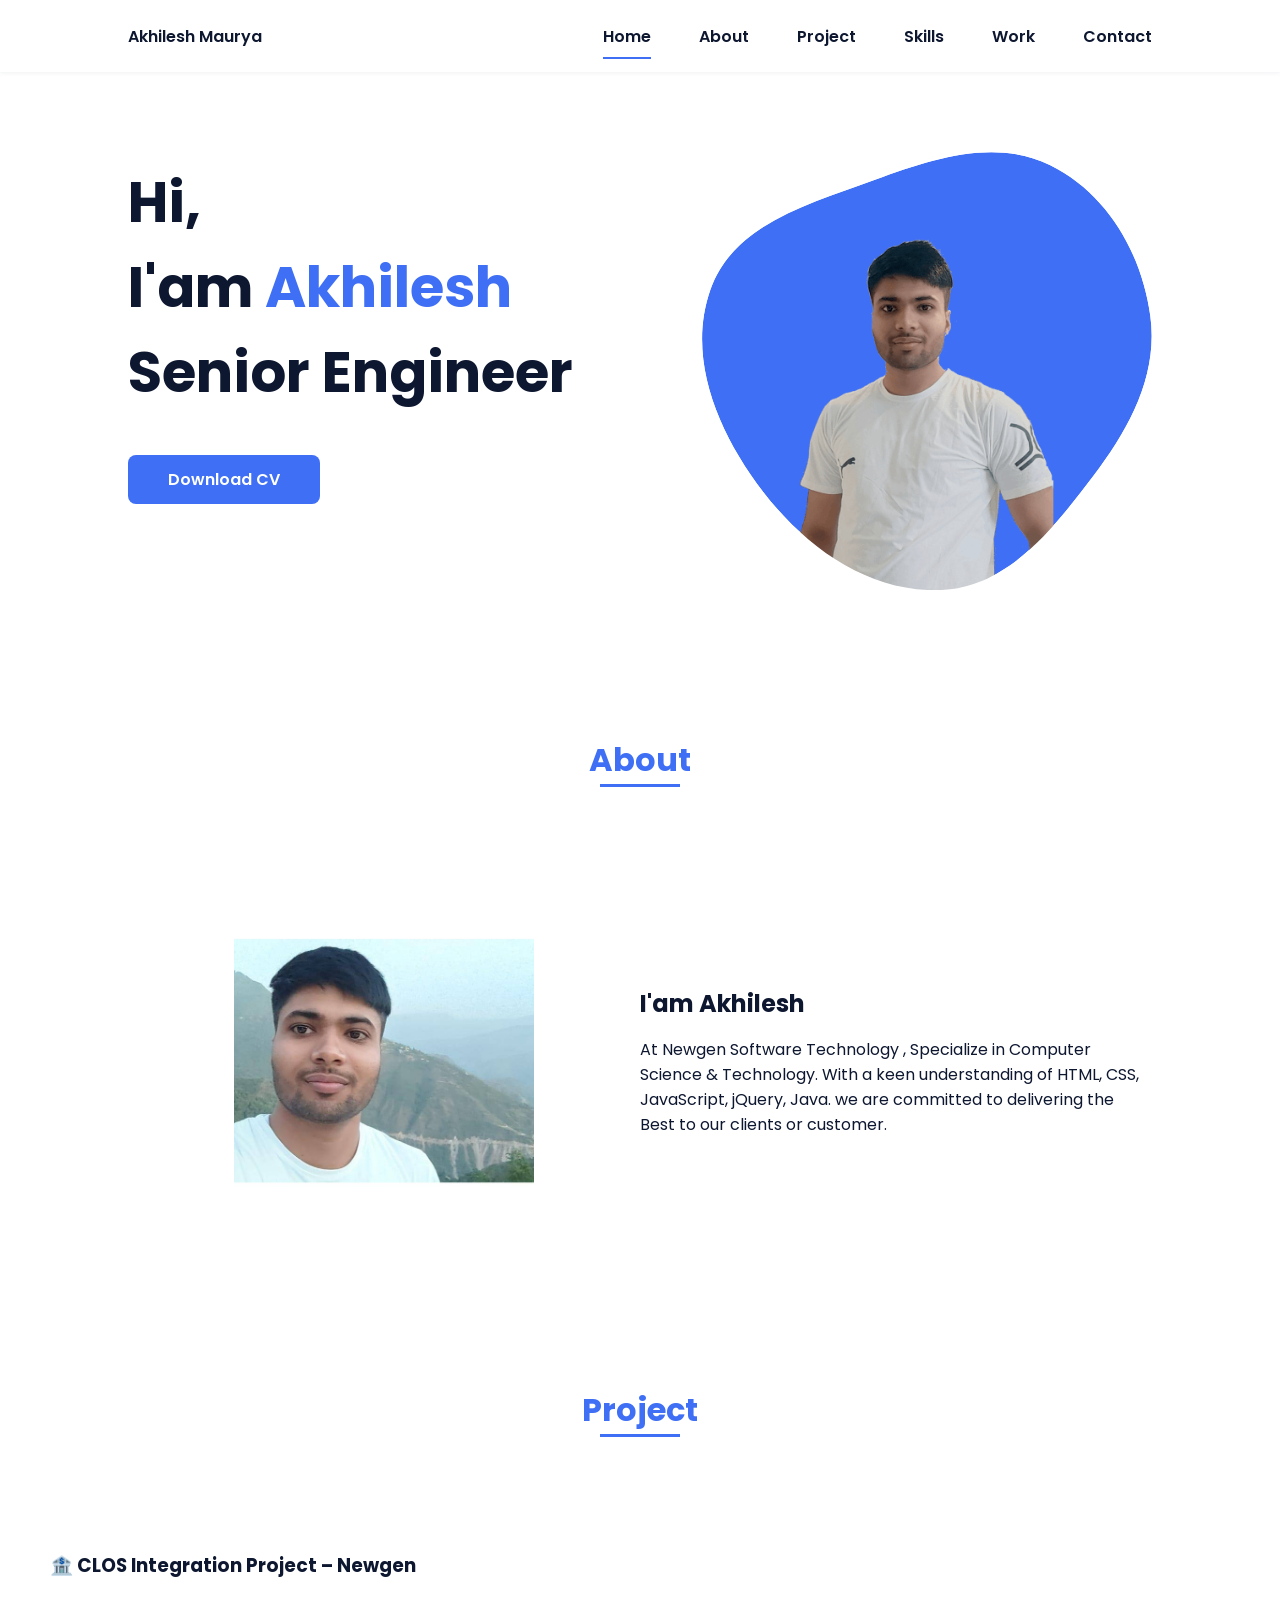
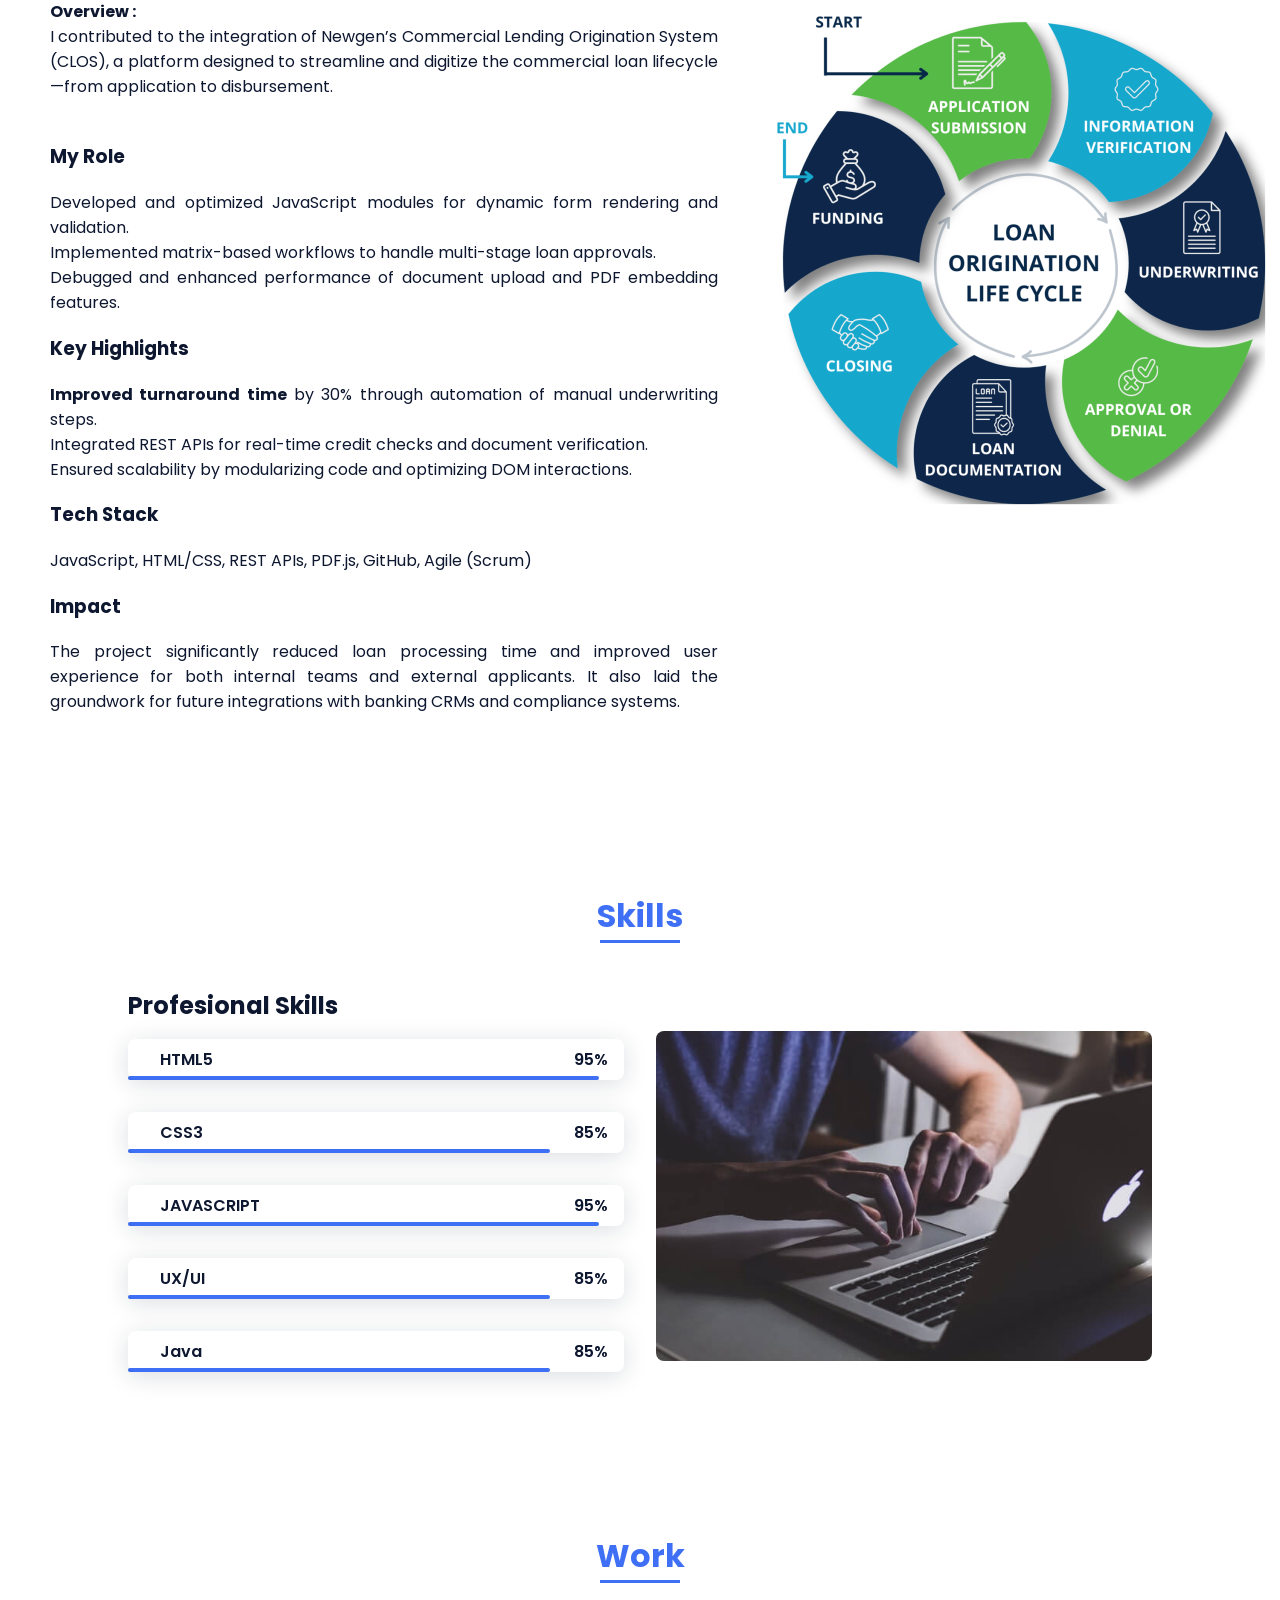
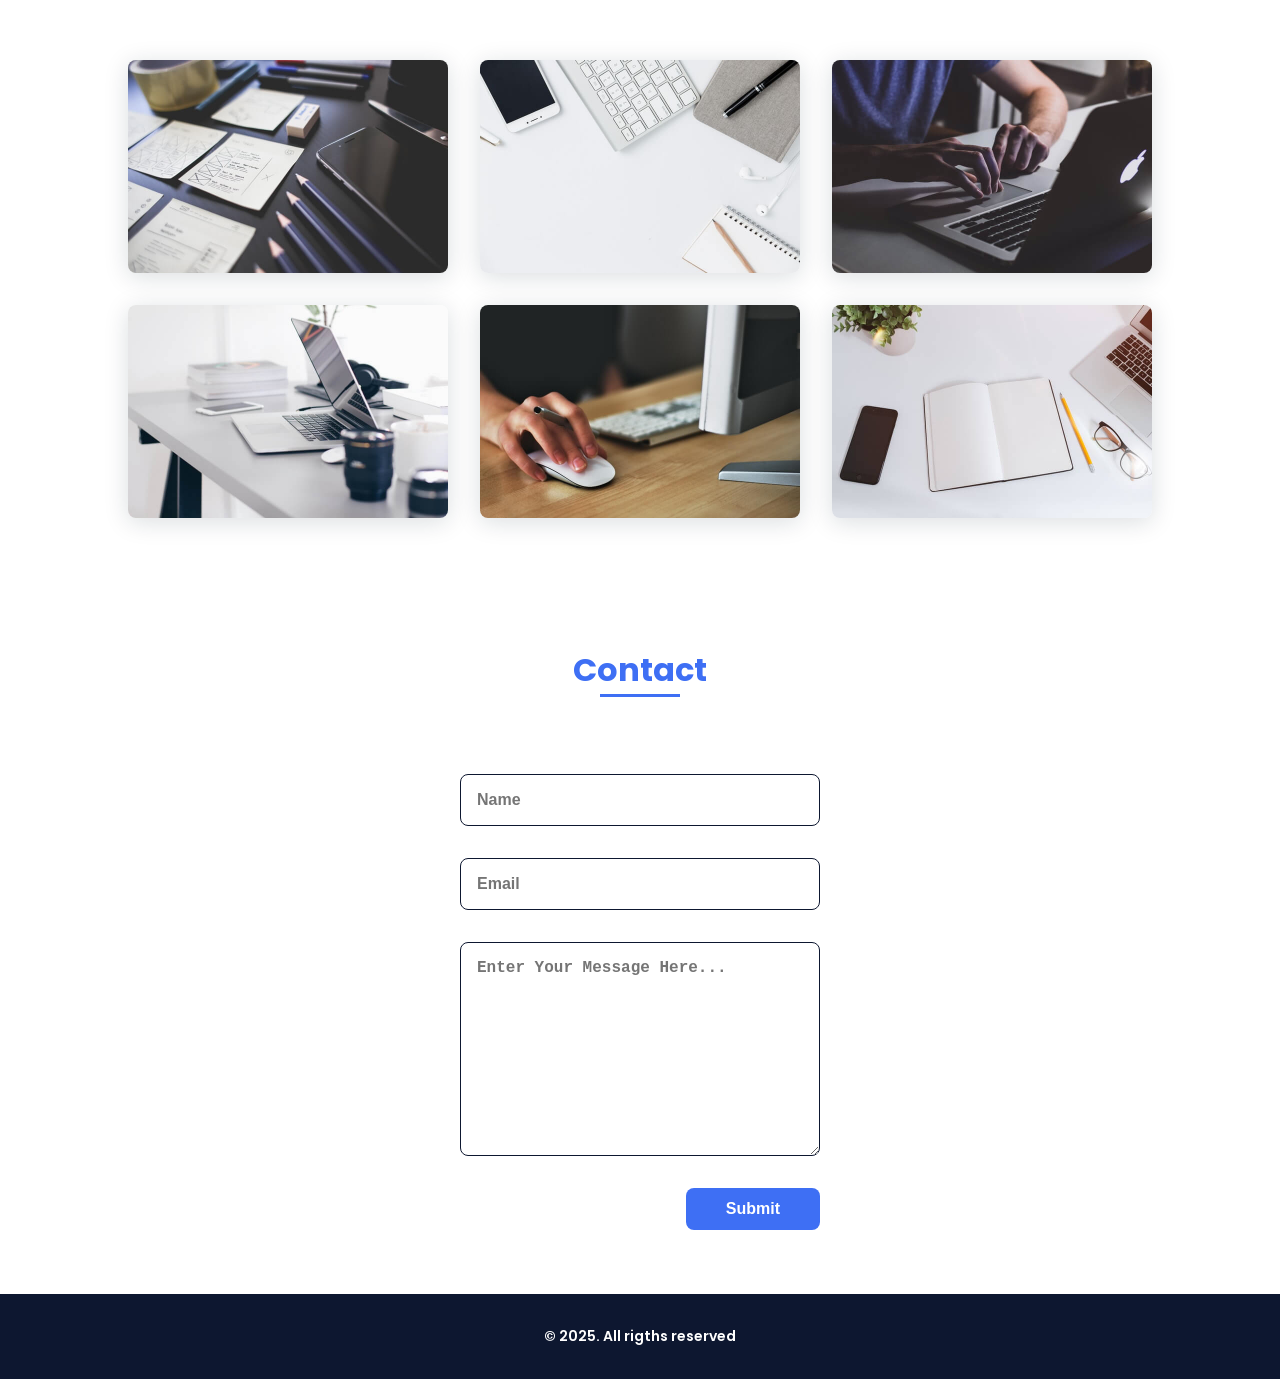
==== index.html @ e70f96fb "Added the downloadCV functionality" ====
<html>
  <head>
    <meta http-equiv="Content-Type" content="text/html; charset=UTF-8" />
    <title>Dashboard</title>

    <link rel="stylesheet" href="assets/css/dashboard.css" />
  </head> 
  <body>
    <!--===== HEADER =====-->
    <header class="l-header">
      <nav class="nav bd-grid">
        <div>
          <a href="#" class="nav__logo">Akhilesh Maurya</a>
        </div>

        <div class="nav__menu" id="nav-menu">
          <ul class="nav__list">
            <li class="nav__item">
              <a href="#home" class="nav__link active">Home</a>
            </li>
            <li class="nav__item">
              <a href="#about" class="nav__link">About</a>
            </li>
            <li class="nav__item">
              <a href="#project" class="nav__link">Project</a>
            </li>
            <li class="nav__item">
              <a href="#skills" class="nav__link">Skills</a>
            </li>
            <li class="nav__item">
              <a href="#work" class="nav__link">Work</a>
            </li>
            <li class="nav__item">
              <a href="#contact" class="nav__link">Contact</a>
            </li>
          </ul>
        </div>

        <div class="nav__toggle" id="nav-toggle">
          <i class="bx bx-menu"></i>
        </div>
      </nav>
    </header>

    <main class="l-main">
      <!--===== HOME =====-->
      <section class="home bd-grid" id="home">
        <div class="home__data">
          <h1 class="home__title">
            Hi,<br />I'am <span class="home__title-color">Akhilesh</span><br />
            Senior Engineer
          </h1>

          <a onclick="downloadCv()" class="button">Download CV</a>
        </div>

        <div class="home__social">
          <a
            href="https://www.linkedin.com/in/mauryaakhilesh063/"
            class="home__social-icon"
            ><i class="bx bxl-linkedin"></i
          ></a>
          <a href="" class="home__social-icon"
            ><i class="bx bxl-behance"></i
          ></a>
          <a href="" class="home__social-icon"><i class="bx bxl-github"></i></a>
        </div>

        <div class="home__img">
          <svg
            class="home__blob"
            viewBox="0 0 479 467"
            xmlns="http://www.w3.org/2000/svg"
            xmlns:xlink="http://www.w3.org/1999/xlink"
          >
            <mask id="mask0" mask-type="alpha">
              <path
                d="M9.19024 145.964C34.0253 76.5814 114.865 54.7299 184.111 29.4823C245.804 6.98884 311.86 -14.9503 370.735 14.143C431.207 44.026 467.948 107.508 477.191 174.311C485.897 237.229 454.931 294.377 416.506 344.954C373.74 401.245 326.068 462.801 255.442 466.189C179.416 469.835 111.552 422.137 65.1576 361.805C17.4835 299.81 -17.1617 219.583 9.19024 145.964Z"
              />
            </mask>
            <g mask="url(#mask0)">
              <path
                d="M9.19024 145.964C34.0253 76.5814 114.865 54.7299 184.111 29.4823C245.804 6.98884 311.86 -14.9503 370.735 14.143C431.207 44.026 467.948 107.508 477.191 174.311C485.897 237.229 454.931 294.377 416.506 344.954C373.74 401.245 326.068 462.801 255.442 466.189C179.416 469.835 111.552 422.137 65.1576 361.805C17.4835 299.81 -17.1617 219.583 9.19024 145.964Z"
              />
              <image
                class="home__blob-img"
                x="50"
                y="60"
                href="assets/images/perfil.png"
              />
            </g>
          </svg>
        </div>
      </section>

      <!--===== ABOUT =====-->
      <section class="about section" id="about">
        <h2 class="section-title">About</h2>

        <div class="about__container bd-grid">
          <div class="about__img">
            <img src="assets/images/about.jpg" alt="" />
          </div>

          <div>
            <h2 class="about__subtitle">I'am Akhilesh</h2>
            <p class="about__text">
              At Newgen Software Technology , Specialize in Computer Science
              & Technology. With a keen understanding of HTML, CSS, JavaScript,
              jQuery, Java. we are committed to delivering the Best to our
              clients or customer.
            </p>
          </div>
        </div>
      </section>
      
      <!--===== PROJECT =====-->
      <section class="project section" id="project">
        <h2 class="section-title">Project</h2>
        <div style="display: flex;">
        <div style="width: 60% ;padding:50px;">
          <div class="project__content">
            <h3 class="project__title">🏦 CLOS Integration Project – Newgen</h3>
            <span style="font-weight: bold;">Overview :</span>
            <br>
            <span class="project__button">I contributed to the integration of Newgen’s Commercial Lending Origination System (CLOS), a platform designed to streamline and digitize the commercial loan lifecycle—from application to disbursement.</span>
            <br><br>
            <h3>My Role</h3>
      <ul>
        <li>
           Developed and optimized JavaScript modules for dynamic form rendering
          and validation.
        </li>
        <li>
          Implemented matrix-based workflows to handle multi-stage loan
          approvals.
        </li>
        <li>
          Debugged and enhanced performance of document upload and PDF embedding
          features.
        </li>
      </ul>
      <h3>Key Highlights</h3>
      <ul>
        <li>
          <strong>Improved turnaround time</strong> by 30% through automation of
          manual underwriting steps.
        </li>
        <li>
          Integrated REST APIs for real-time credit checks and document
          verification.
        </li>
        <li>
          Ensured scalability by modularizing code and optimizing DOM
          interactions.
        </li>
      </ul>

      <h3>Tech Stack</h3>
      <p>JavaScript, HTML/CSS, REST APIs, PDF.js, GitHub, Agile (Scrum)</p>

      <h3>Impact</h3>
      <p>
        The project significantly reduced loan processing time and improved user
        experience for both internal teams and external applicants. It also laid
        the groundwork for future integrations with banking CRMs and compliance
        systems.
      </p>
          </div>        
        </div>
        <div style="width: 40%;">
          <br><br><br><br><br>
          <img src="assets/images/project1.png" alt="" class="project1__img" /> 
        </div>
        </div>
        
      </section>

      <!--===== SKILLS =====-->
      <section class="skills section" id="skills">
        <h2 class="section-title">Skills</h2>

        <div class="skills__container bd-grid">
          <div>
            <h2 class="skills__subtitle">Profesional Skills</h2>
           <!-- <p class="skills__text"></p> -->
            <div class="skills__data">
              <div class="skills__names">
                <i class="bx bxl-html5 skills__icon"></i>
                <span class="skills__name">HTML5</span>
              </div>
              <div class="skills__bar skills__html"></div>
              <div>
                <span class="skills__percentage">95%</span>
              </div>
            </div>
            <div class="skills__data">
              <div class="skills__names">
                <i class="bx bxl-css3 skills__icon"></i>
                <span class="skills__name">CSS3</span>
              </div>
              <div class="skills__bar skills__css"></div>
              <div>
                <span class="skills__percentage">85%</span>
              </div>
            </div>
            <div class="skills__data">
              <div class="skills__names">
                <i class="bx bxl-javascript skills__icon"></i>
                <span class="skills__name">JAVASCRIPT</span>
              </div>
              <div class="skills__bar skills__js"></div>
              <div>
                <span class="skills__percentage">95%</span>
              </div>
            </div>
            <div class="skills__data">
              <div class="skills__names">
                <i class="bx bxs-paint skills__icon"></i>
                <span class="skills__name">UX/UI</span>
              </div>
              <div class="skills__bar skills__ux"></div>
              <div>
                <span class="skills__percentage">85%</span>
              </div>
            </div>
            <div class="skills__data">
              <div class="skills__names">
                <i class="bx bxs-java skills__icon"></i>
                <span class="skills__name">Java</span>
              </div>
              <div class="skills__bar skills__java"></div>
              <div>
                <span class="skills__percentage">85%</span>
              </div>
            </div>
          </div>

          <div>
            <img src="assets/images/work3.jpg" alt="" class="skills__img" />
          </div>
        </div>
      </section>

      <!--===== WORK =====-->
      <section class="work section" id="work">
        <h2 class="section-title">Work</h2>

        <div class="work__container bd-grid">
          <a href="" class="work__img">
            <img src="assets/images/work1.jpg" alt="" />
          </a>
          <a href="" class="work__img">
            <img src="assets/images/work2.jpg" alt="" />
          </a>
          <a href="" class="work__img">
            <img src="assets/images/work3.jpg" alt="" />
          </a>
          <a href="" class="work__img">
            <img src="assets/images/work4.jpg" alt="" />
          </a>
          <a href="" class="work__img">
            <img src="assets/images/work5.jpg" alt="" />
          </a>
          <a href="" class="work__img">
            <img src="assets/images/work6.jpg" alt="" />
          </a>
        </div>
      </section>

      <!--===== CONTACT =====-->
      <section class="contact section" id="contact">
        <h2 class="section-title">Contact</h2>

        <div class="contact__container bd-grid">
          <form action="" class="contact__form">
            <input type="text" id="name" placeholder="Name" class="contact__input" />
            <input type="mail" id="email" placeholder="Email" class="contact__input" />
            <textarea
              name=""
              id="message"
              cols="0"
              rows="10"
              class="contact__input"
              placeholder="Enter Your Message Here..."
            ></textarea>
            <input
              type="button"
              value="Submit"
              onclick="submitContact()"
              class="contact__button button"
            />
          </form>
        </div>
      </section>
    </main>

    <!--===== FOOTER =====-->
    <footer class="footer">
      <p class="footer__copy">&#169; 2025. All rigths reserved</p>
    </footer>
  </body>
  <script src="assets/js/dashboard.js"></script>
</html>
---- assets/css/dashboard.css ----
@charset "ISO-8859-1";
/*===== GOOGLE FONTS =====*/
@import url("https://fonts.googleapis.com/css2?family=Poppins:wght@400;600;700&display=swap");
/*===== VARIABLES CSS =====*/
:root {
  --header-height: 3rem;
  --font-semi: 600;
  /*===== Colores =====*/
  /*Purple 260 - Red 355 - Blue 224 - Pink 340*/
  /* HSL color mode */
  --hue-color: 224;
  --first-color: hsl(var(--hue-color), 89%, 60%);
  --second-color: hsl(var(--hue-color), 56%, 12%);
  /*===== Fuente y tipografia =====*/
  --body-font: "Poppins", sans-serif;
  --big-font-size: 2rem;
  --h2-font-size: 1.25rem;
  --normal-font-size: 0.938rem;
  --smaller-font-size: 0.75rem;
  /*===== Margenes =====*/
  --mb-2: 1rem;
  --mb-4: 2rem;
  --mb-5: 2.5rem;
  --mb-6: 3rem;
  /*===== z index =====*/
  --z-back: -10;
  --z-fixed: 100;
}

@media screen and (min-width: 968px) {
  :root {
    --big-font-size: 3.5rem;
    --h2-font-size: 2rem;
    --normal-font-size: 1rem;
    --smaller-font-size: 0.875rem;
  }
}

/*===== BASE =====*/
*,
::before,
::after {
  box-sizing: border-box;
}

html {
  scroll-behavior: smooth;
}

body {
  margin: var(--header-height) 0 0 0;
  font-family: var(--body-font);
  font-size: var(--normal-font-size);
  color: var(--second-color);
}

h1,
h2,
p {
  margin: 0;
}

ul {
  margin: 0;
  padding: 0;
  list-style: none;
}

a {
  text-decoration: none;
}

img {
  max-width: 100%;
  height: auto;
  display: block;
}

/*===== CLASS CSS ===== */
.section-title {
  position: relative;
  font-size: var(--h2-font-size);
  color: var(--first-color);
  margin-top: var(--mb-2);
  margin-bottom: var(--mb-4);
  text-align: center;
}

.section-title::after {
  position: absolute;
  content: "";
  width: 64px;
  height: 0.18rem;
  left: 0;
  right: 0;
  margin: auto;
  top: 2rem;
  background-color: var(--first-color);
}

.section {
  padding-top: 3rem;
  padding-bottom: 2rem;
}

/*===== LAYOUT =====*/
.bd-grid {
  max-width: 1024px;
  display: grid;
  margin-left: var(--mb-2);
  margin-right: var(--mb-2);
}

.l-header {
  width: 100%;
  position: fixed;
  top: 0;
  left: 0;
  z-index: var(--z-fixed);
  background-color: #fff;
  box-shadow: 0 1px 4px rgba(146, 161, 176, 0.15);
}

/*===== NAV =====*/
.nav {
  height: var(--header-height);
  display: flex;
  justify-content: space-between;
  align-items: center;
  font-weight: var(--font-semi);
}

@media screen and (max-width: 767px) {
  .nav__menu {
    position: fixed;
    top: var(--header-height);
    right: -100%;
    width: 80%;
    height: 100%;
    padding: 2rem;
    background-color: var(--second-color);
    transition: 0.5s;
  }
}

.nav__item {
  margin-bottom: var(--mb-4);
}

.nav__link {
  position: relative;
  color: #fff;
}

.nav__link:hover {
  position: relative;
}

.nav__link:hover::after {
  position: absolute;
  content: "";
  width: 100%;
  height: 0.18rem;
  left: 0;
  top: 2rem;
  background-color: var(--first-color);
}

.nav__logo {
  color: var(--second-color);
}

.nav__toggle {
  color: var(--second-color);
  font-size: 1.5rem;
  cursor: pointer;
}

/*Active menu*/
.active::after {
  position: absolute;
  content: "";
  width: 100%;
  height: 0.18rem;
  left: 0;
  top: 2rem;
  background-color: var(--first-color);
}

/*=== Show menu ===*/
.show {
  right: 0;
}

/*===== HOME =====*/
.home {
  position: relative;
  row-gap: 5rem;
  padding: 4rem 0 5rem;
}

.home__data {
  align-self: center;
}

.home__title {
  font-size: var(--big-font-size);
  margin-bottom: var(--mb-5);
}

.home__title-color {
  color: var(--first-color);
}

.home__social {
  display: flex;
  flex-direction: column;
}

.home__social-icon {
  width: max-content;
  margin-bottom: var(--mb-2);
  font-size: 1.5rem;
  color: var(--second-color);
}

.home__social-icon:hover {
  color: var(--first-color);
}

.home__img {
  position: absolute;
  right: 0;
  bottom: 0;
  width: 260px;
}

.home__blob {
  fill: var(--first-color);
}

.home__blob-img {
  width: 360px;
}

/*BUTTONS*/
.button {
  display: inline-block;
  background-color: var(--first-color);
  color: #fff;
  padding: 0.75rem 2.5rem;
  font-weight: var(--font-semi);
  border-radius: 0.5rem;
  transition: 0.3s;
}

.button:hover {
  box-shadow: 0px 10px 36px rgba(0, 0, 0, 0.15);
}

/* ===== ABOUT =====*/
.about__container {
  row-gap: 2rem;
  text-align: center;
}

.about__subtitle {
  margin-bottom: var(--mb-2);
}

.about__img {
  justify-self: center;
}

.about__img img {
  width: 200px;
  border-radius: 0.5rem;
}

/* ===== SKILLS =====*/
.skills__container {
  row-gap: 2rem;
  text-align: center;
}

.skills__subtitle {
  margin-bottom: var(--mb-2);
}

.skills__text {
  margin-bottom: var(--mb-4);
}

.skills__data {
  display: flex;
  justify-content: space-between;
  align-items: center;
  position: relative;
  font-weight: var(--font-semi);
  padding: 0.5rem 1rem;
  margin-bottom: var(--mb-4);
  border-radius: 0.5rem;
  box-shadow: 0px 4px 25px rgba(14, 36, 49, 0.15);
}

.skills__icon {
  font-size: 2rem;
  margin-right: var(--mb-2);
  color: var(--first-color);
}

.skills__names {
  display: flex;
  align-items: center;
}

.skills__bar {
  position: absolute;
  left: 0;
  bottom: 0;
  background-color: var(--first-color);
  height: 0.25rem;
  border-radius: 0.5rem;
  z-index: var(--z-back);
}

.skills__html {
  width: 95%;
}

.skills__css {
  width: 85%;
}

.skills__js {
  width: 95%;
}

.skills__ux {
  width: 85%;
}
.skills__java{
  width: 85%;
}

.skills__img {
  border-radius: 0.5rem;
}

/* ===== WORK =====*/
.work__container {
  row-gap: 2rem;
}

.work__img {
  box-shadow: 0px 4px 25px rgba(14, 36, 49, 0.15);
  border-radius: 0.5rem;
  overflow: hidden;
}

.work__img img {
  transition: 1s;
}

.work__img img:hover {
  transform: scale(1.1);
}

/* ===== CONTACT =====*/
.contact__input {
  width: 100%;
  font-size: var(--normal-font-size);
  font-weight: var(--font-semi);
  padding: 1rem;
  border-radius: 0.5rem;
  border: 1.5px solid var(--second-color);
  outline: none;
  margin-bottom: var(--mb-4);
}

.contact__button {
  display: block;
  border: none;
  outline: none;
  font-size: var(--normal-font-size);
  cursor: pointer;
  margin-left: auto;
}

/* ===== FOOTER =====*/
.footer {
  background-color: var(--second-color);
  color: #fff;
  text-align: center;
  font-weight: var(--font-semi);
  padding: 2rem 0;
}

.footer__title {
  font-size: 2rem;
  margin-bottom: var(--mb-4);
}

.footer__social {
  margin-bottom: var(--mb-4);
}

.footer__icon {
  font-size: 1.5rem;
  color: #fff;
  margin: 0 var(--mb-2);
}

.footer__copy {
  font-size: var(--smaller-font-size);
}

/* ===== MEDIA QUERIES=====*/
@media screen and (max-width: 320px) {
  .home {
    row-gap: 2rem;
  }
  .home__img {
    width: 200px;
  }
}

@media screen and (min-width: 576px) {
  .home {
    padding: 4rem 0 2rem;
  }
  .home__social {
    padding-top: 0;
    padding-bottom: 2.5rem;
    flex-direction: row;
    align-self: flex-end;
  }
  .home__social-icon {
    margin-bottom: 0;
    margin-right: var(--mb-4);
  }
  .home__img {
    width: 300px;
    bottom: 25%;
  }
  .about__container {
    grid-template-columns: repeat(2, 1fr);
    align-items: center;
    text-align: initial;
  }
  .skills__container {
    grid-template-columns: 0.7fr;
    justify-content: center;
    column-gap: 1rem;
  }
  .work__container {
    grid-template-columns: repeat(2, 1fr);
    column-gap: 2rem;
    padding-top: 2rem;
  }
  .contact__form {
    width: 360px;
    padding-top: 2rem;
  }
  .contact__container {
    justify-items: center;
  }
}

@media screen and (min-width: 768px) {
  body {
    margin: 0;
  }
  .section {
    padding-top: 4rem;
    padding-bottom: 3rem;
  }
  .section-title {
    margin-bottom: var(--mb-6);
  }
  .section-title::after {
    width: 80px;
    top: 3rem;
  }
  .nav {
    height: calc(var(--header-height) + 1.5rem);
  }
  .nav__list {
    display: flex;
    padding-top: 0;
  }
  .nav__item {
    margin-left: var(--mb-6);
    margin-bottom: 0;
  }
  .nav__toggle {
    display: none;
  }
  .nav__link {
    color: var(--second-color);
  }
  .home {
    padding: 8rem 0 2rem;
  }
  .home__img {
    width: 400px;
    bottom: 10%;
  }
  .about__container {
    padding-top: 2rem;
  }
  .about__img img {
    width: 300px;
  }
  .skills__container {
    grid-template-columns: repeat(2, 1fr);
    column-gap: 2rem;
    align-items: center;
    text-align: initial;
  }
  .work__container {
    grid-template-columns: repeat(3, 1fr);
    column-gap: 2rem;
  }
}

@media screen and (min-width: 992px) {
  .bd-grid {
    margin-left: auto;
    margin-right: auto;
  }
  .home {
    padding: 10rem 0 2rem;
  }
  .home__img {
    width: 450px;
  }
}
.project__content{
  text-align:justify;
}
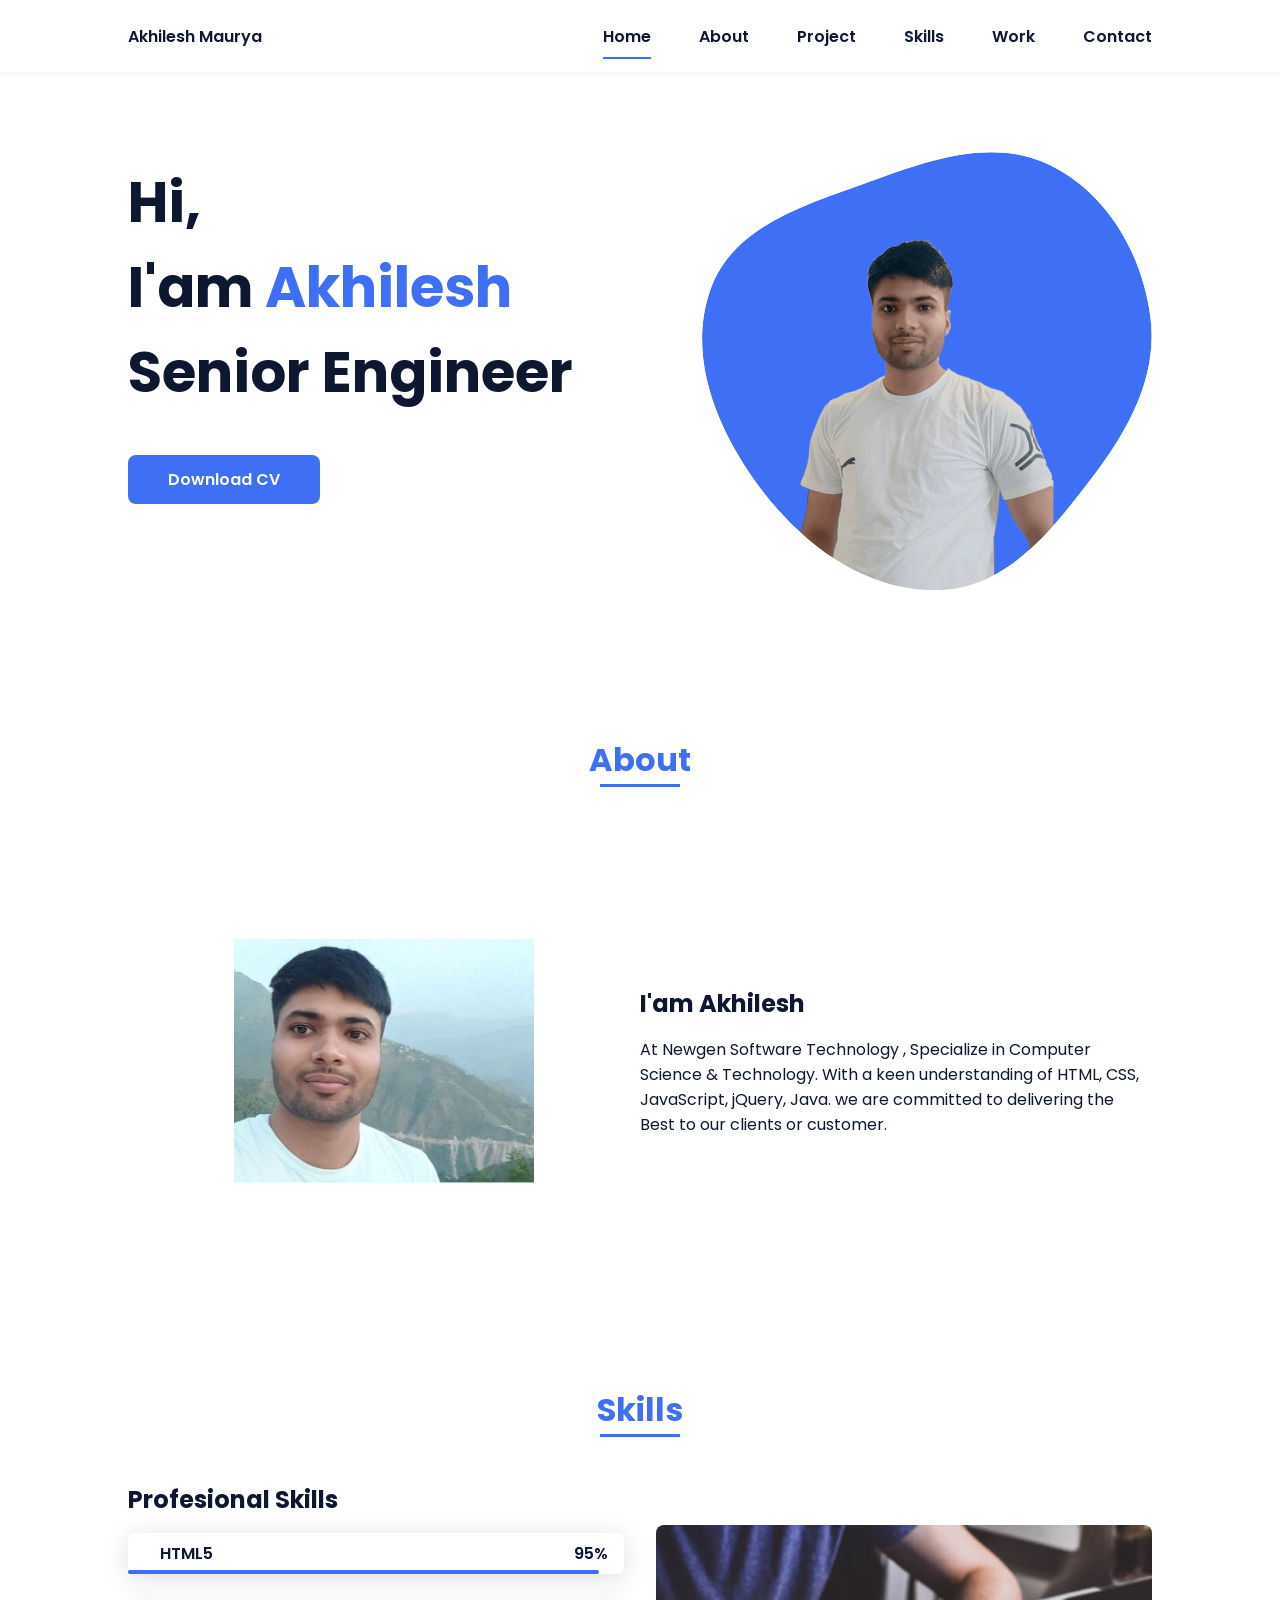
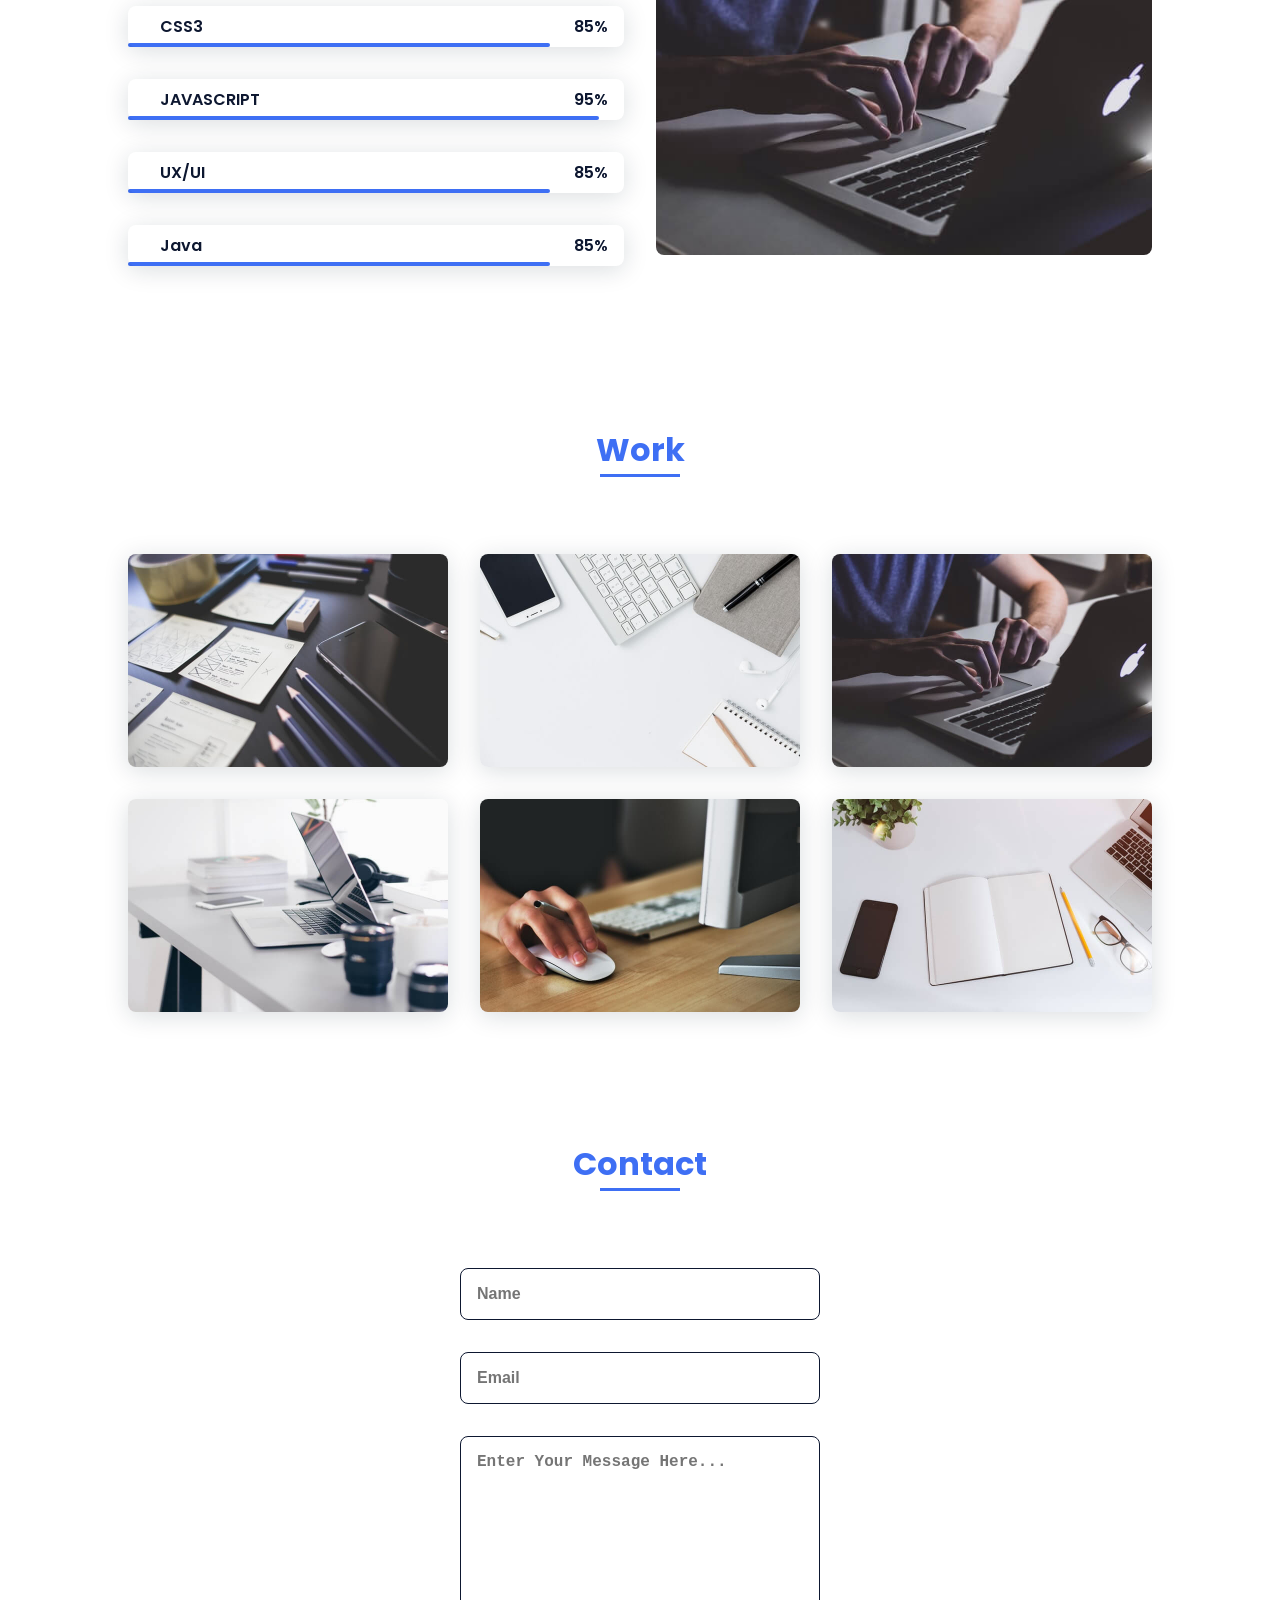
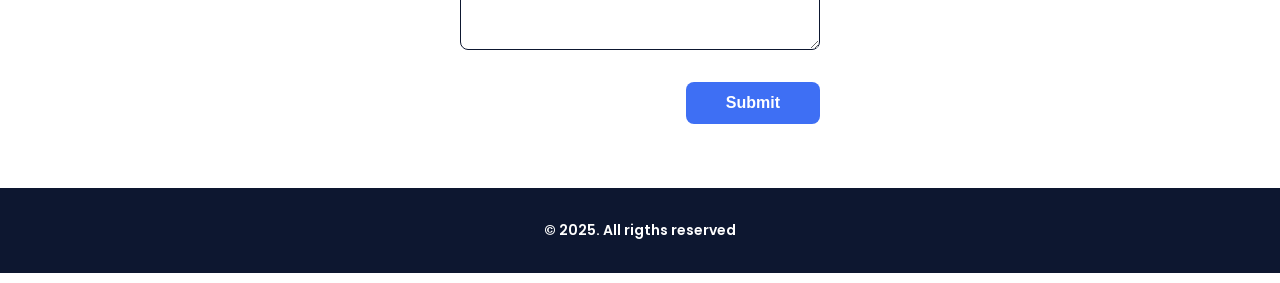
==== commit 9198d250: "Added credit bureau API integration" ====
--- a/index.html
+++ b/index.html
@@ -115,7 +115,7 @@
       </section>
       
       <!--===== PROJECT =====-->
-      <section class="project section" id="project">
+      <!-- <section class="project section" id="project">
         <h2 class="section-title">Project</h2>
         <div style="display: flex;">
         <div style="width: 60% ;padding:50px;">
@@ -174,8 +174,8 @@
         </div>
         </div>
         
-      </section>
-
+      </section> -->
+       <!-- <iframe src="project.html"></iframe> -->
       <!--===== SKILLS =====-->
       <section class="skills section" id="skills">
         <h2 class="section-title">Skills</h2>
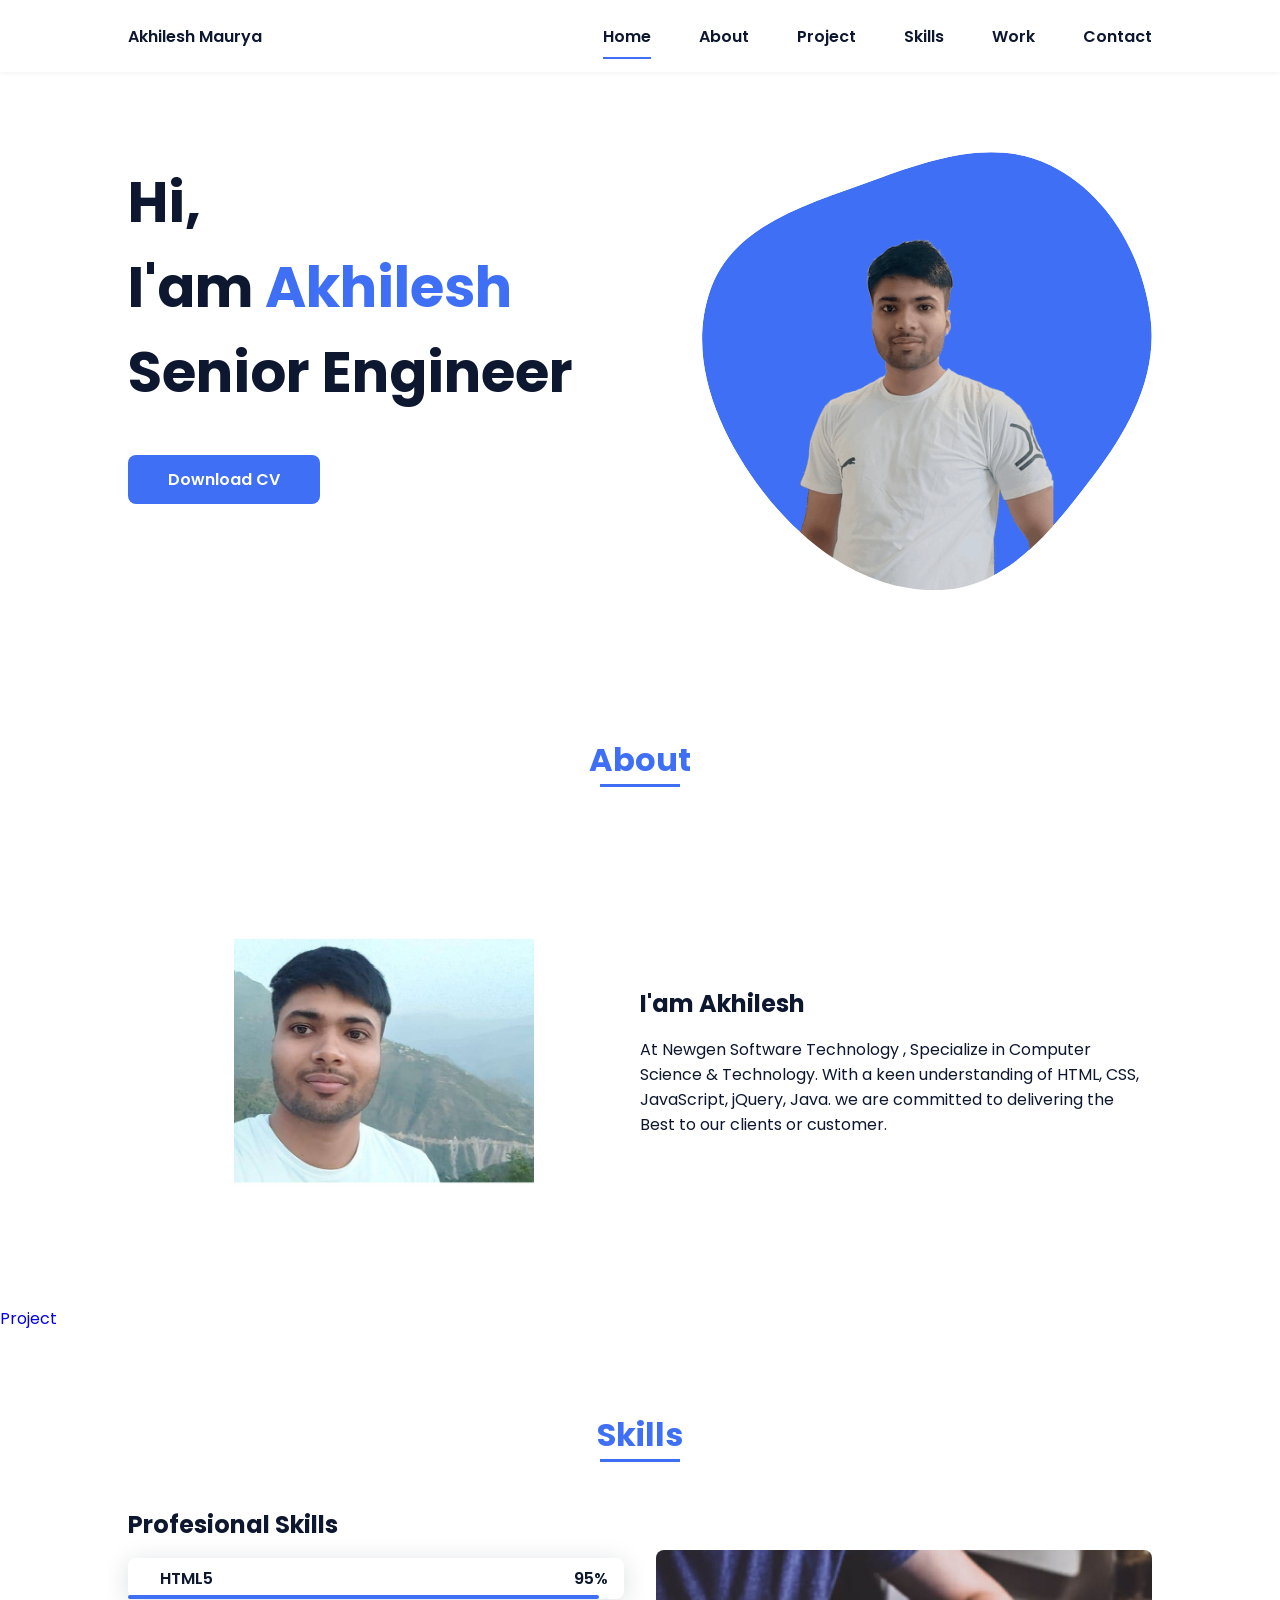
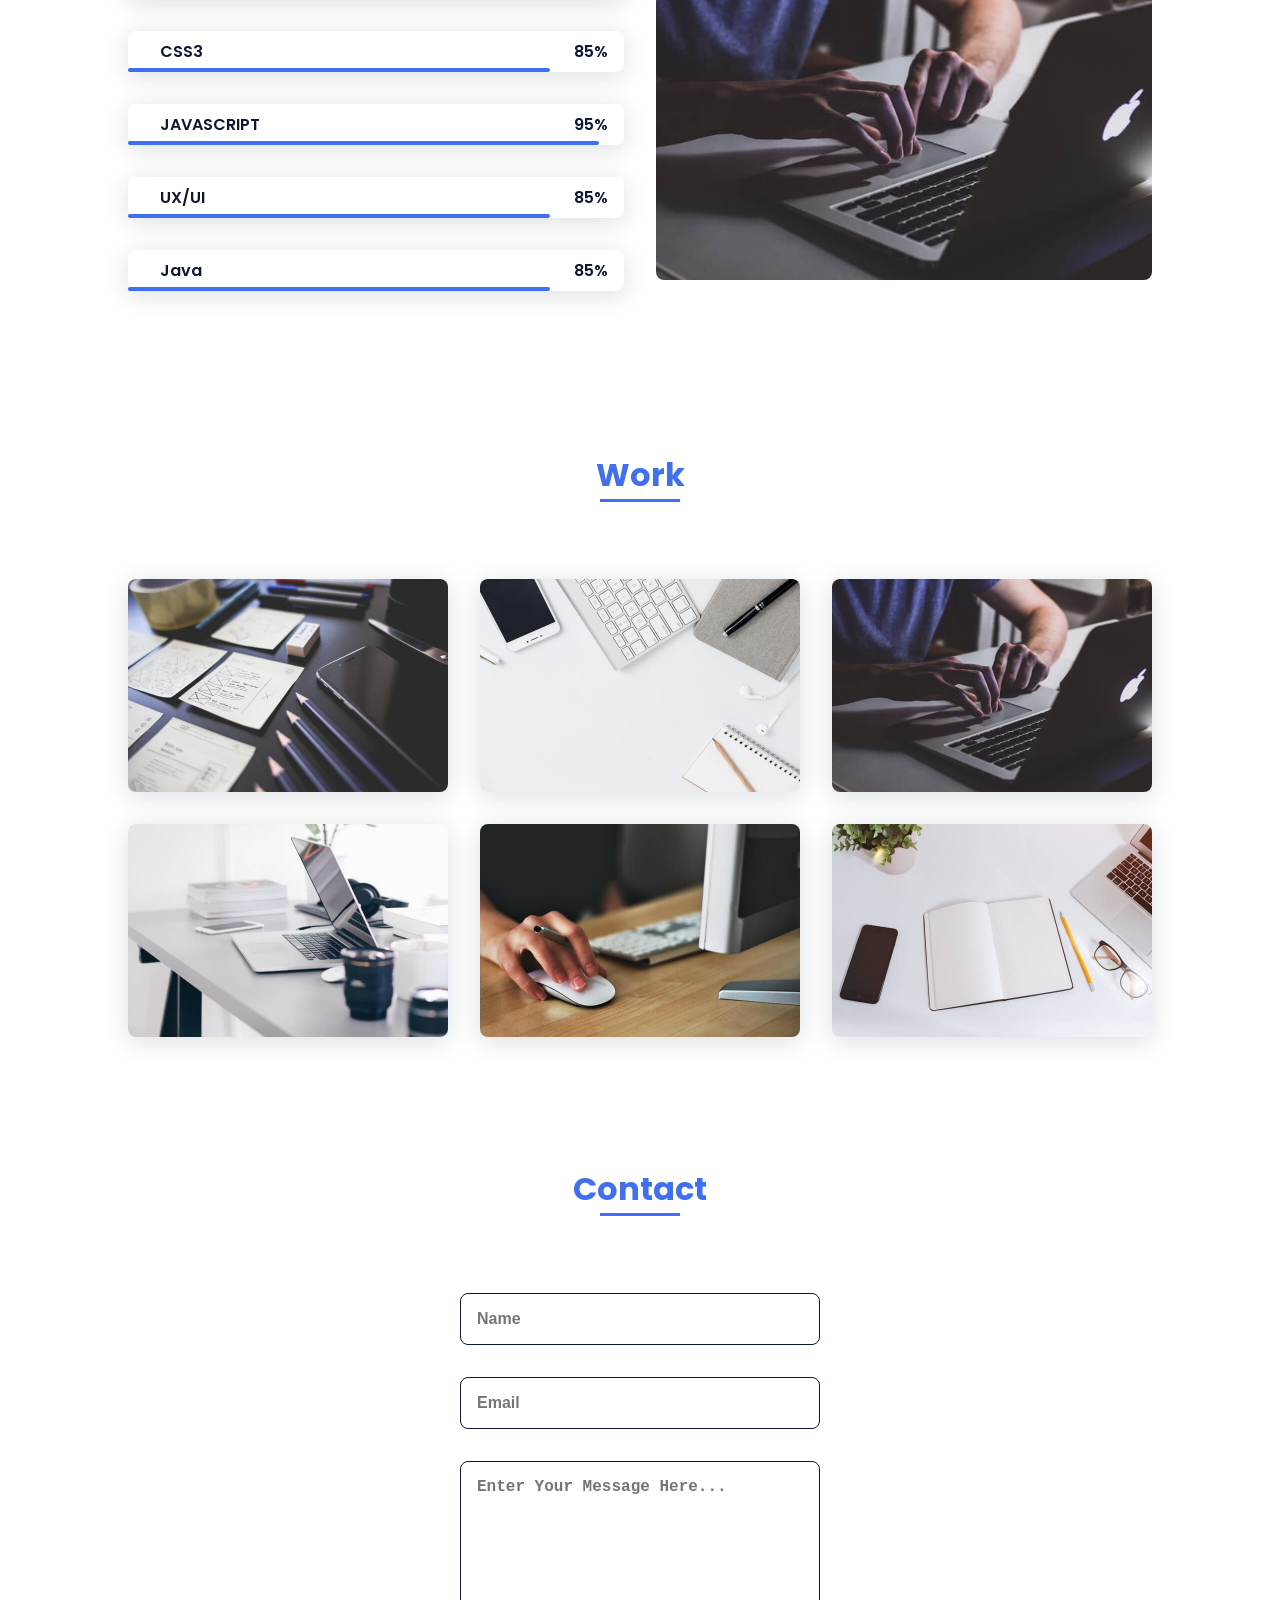
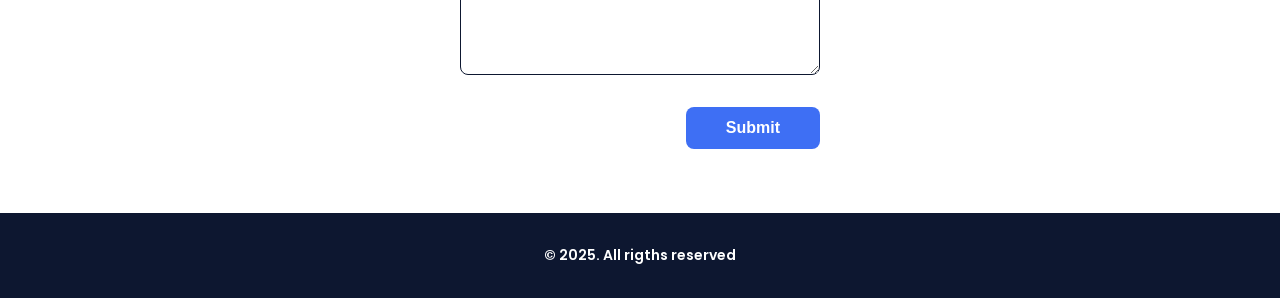
==== commit 639d398f: "changed project tab" ====
--- a/index.html
+++ b/index.html
@@ -175,7 +175,7 @@
         </div>
         
       </section> -->
-       <!-- <iframe src="project.html"></iframe> -->
+      <a href="html/project.html">Project</a>
       <!--===== SKILLS =====-->
       <section class="skills section" id="skills">
         <h2 class="section-title">Skills</h2>
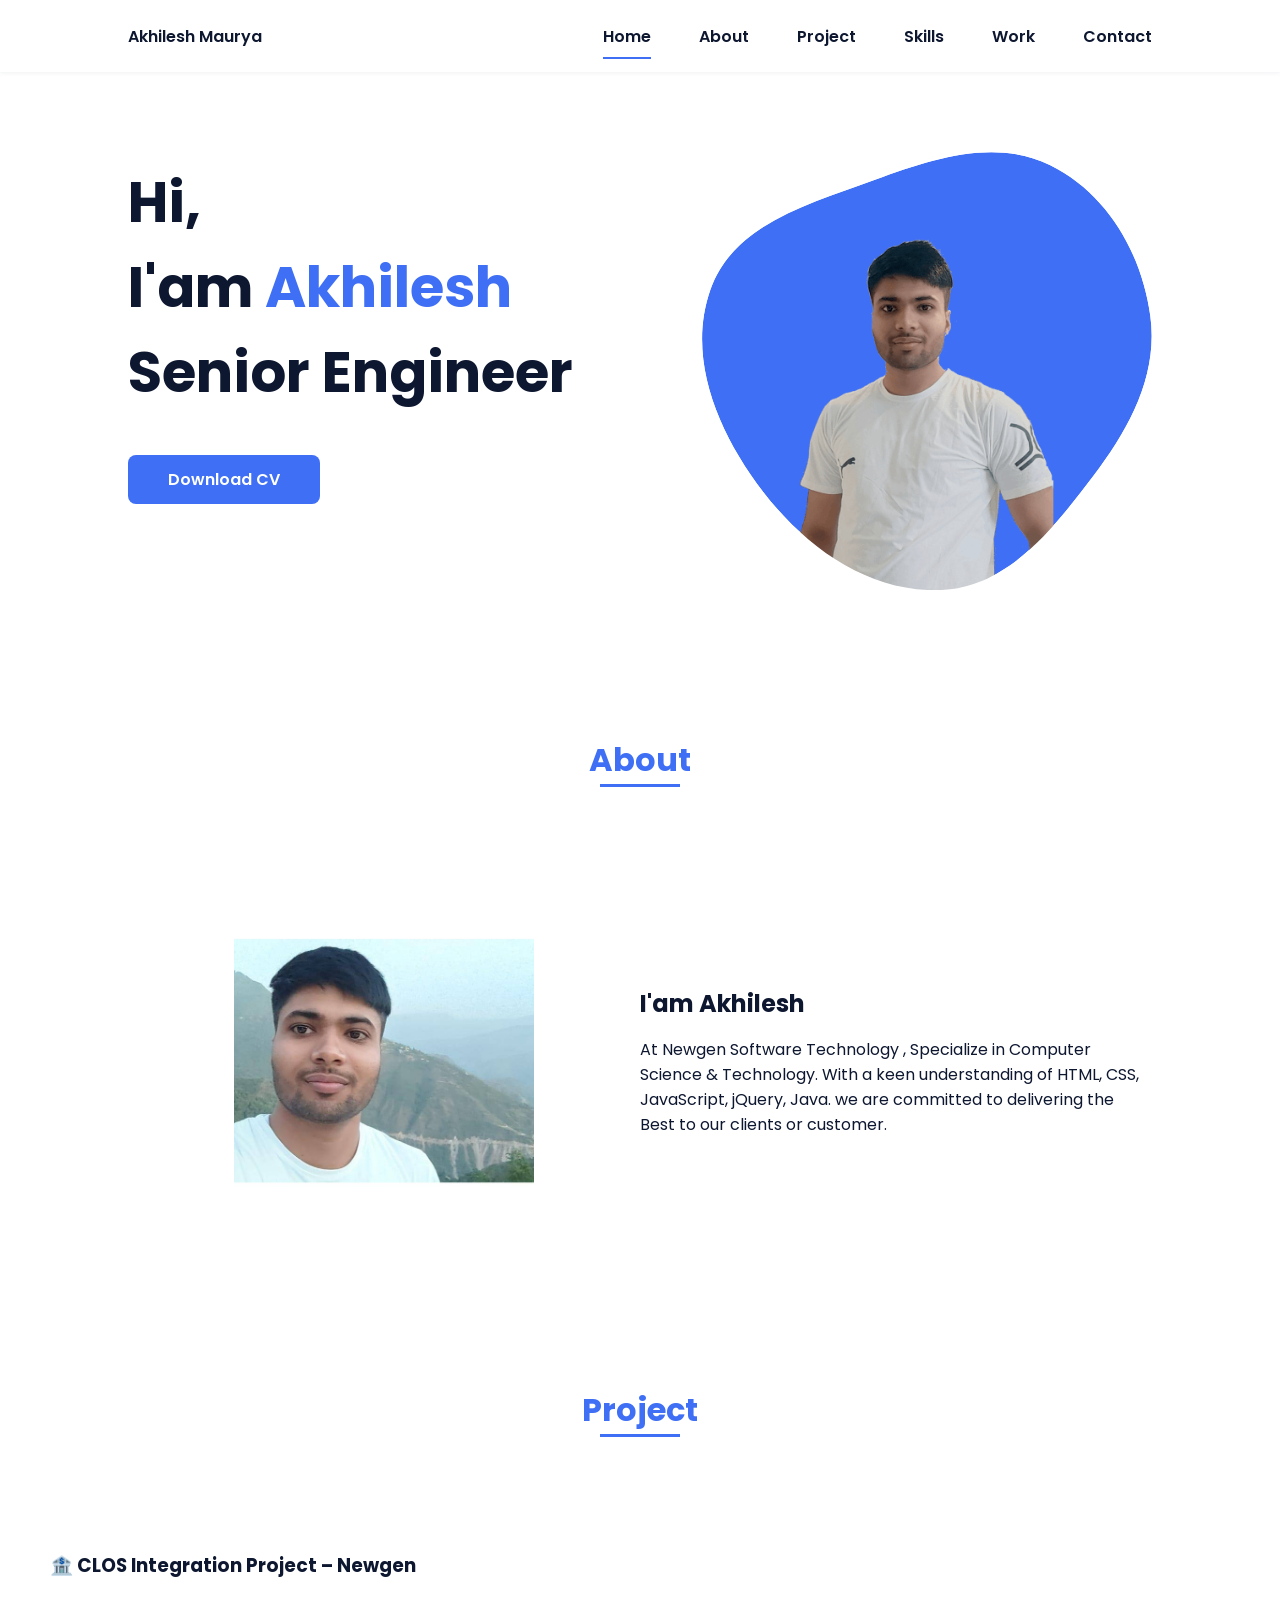
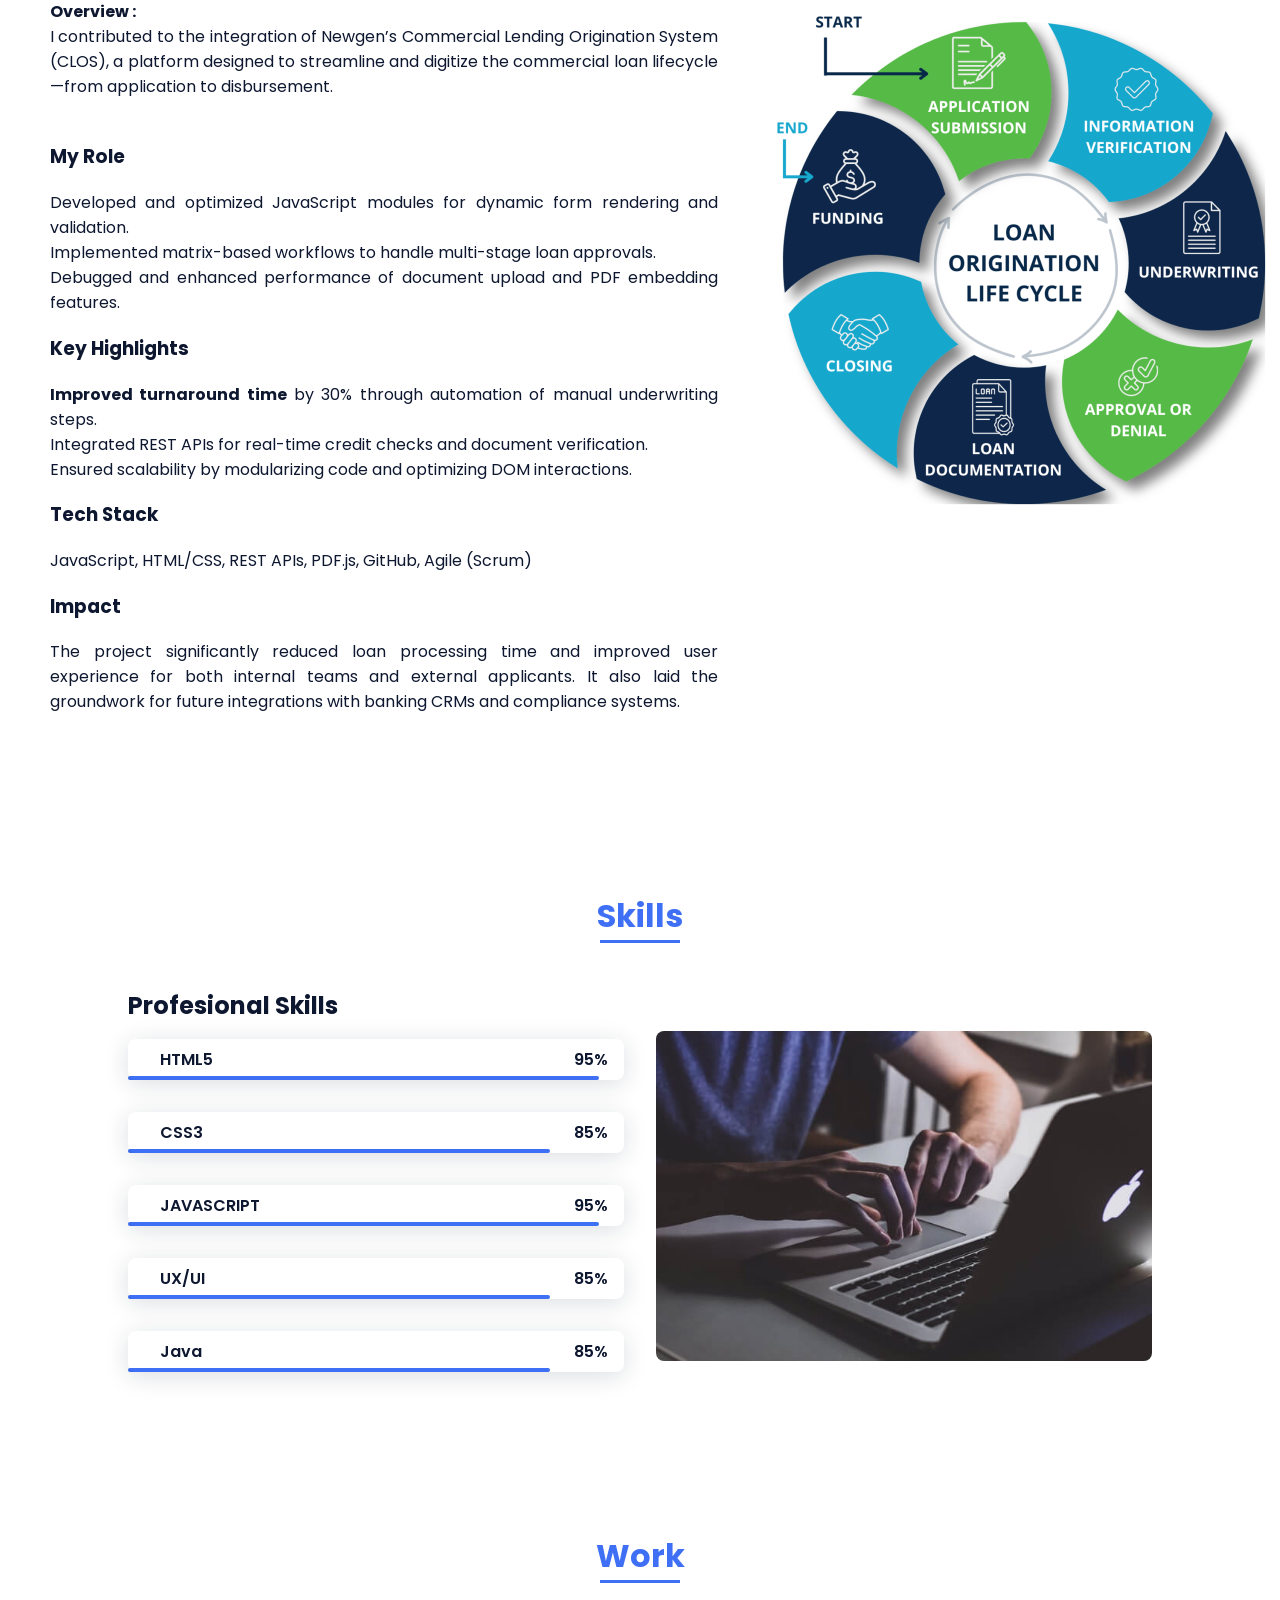
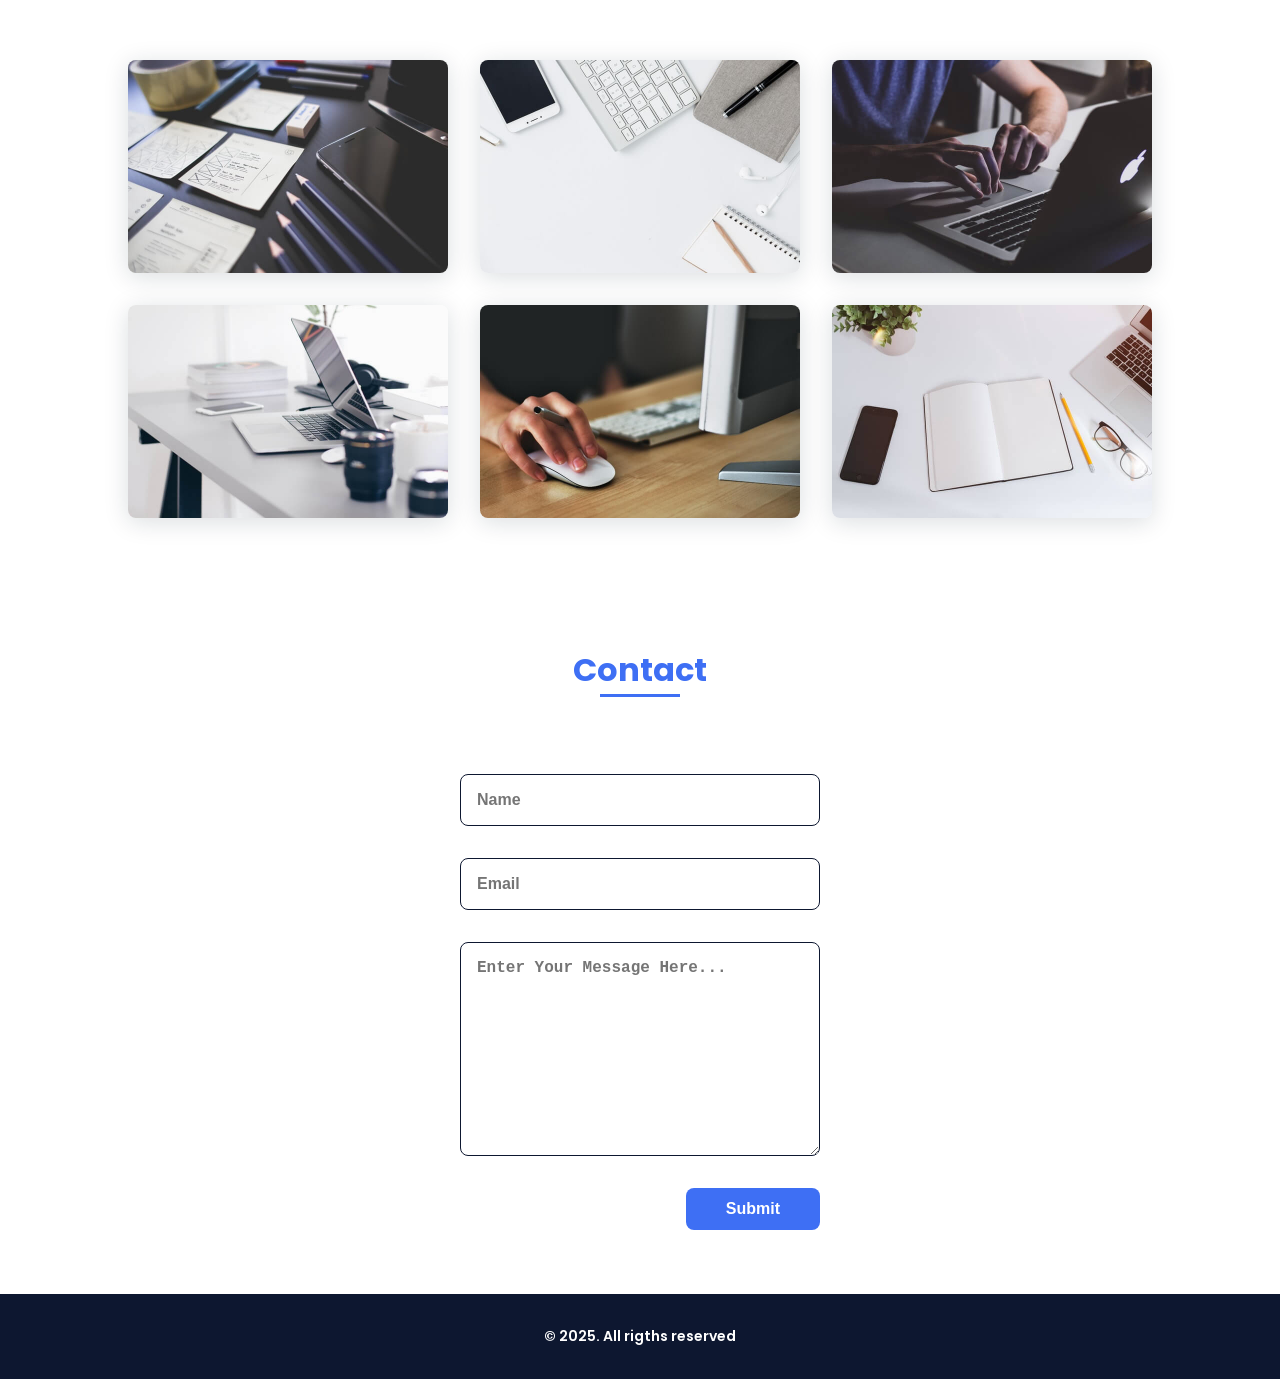
==== commit 03a0d7af: "changed project" ====
--- a/index.html
+++ b/index.html
@@ -115,7 +115,7 @@
       </section>
       
       <!--===== PROJECT =====-->
-      <!-- <section class="project section" id="project">
+      <section class="project section" id="project">
         <h2 class="section-title">Project</h2>
         <div style="display: flex;">
         <div style="width: 60% ;padding:50px;">
@@ -174,9 +174,8 @@
         </div>
         </div>
         
-      </section> -->
-      <a href="html/project.html">Project</a>
-      <!--===== SKILLS =====-->
+      </section> 
+      <!--===== SKILLS ===== -->
       <section class="skills section" id="skills">
         <h2 class="section-title">Skills</h2>
 
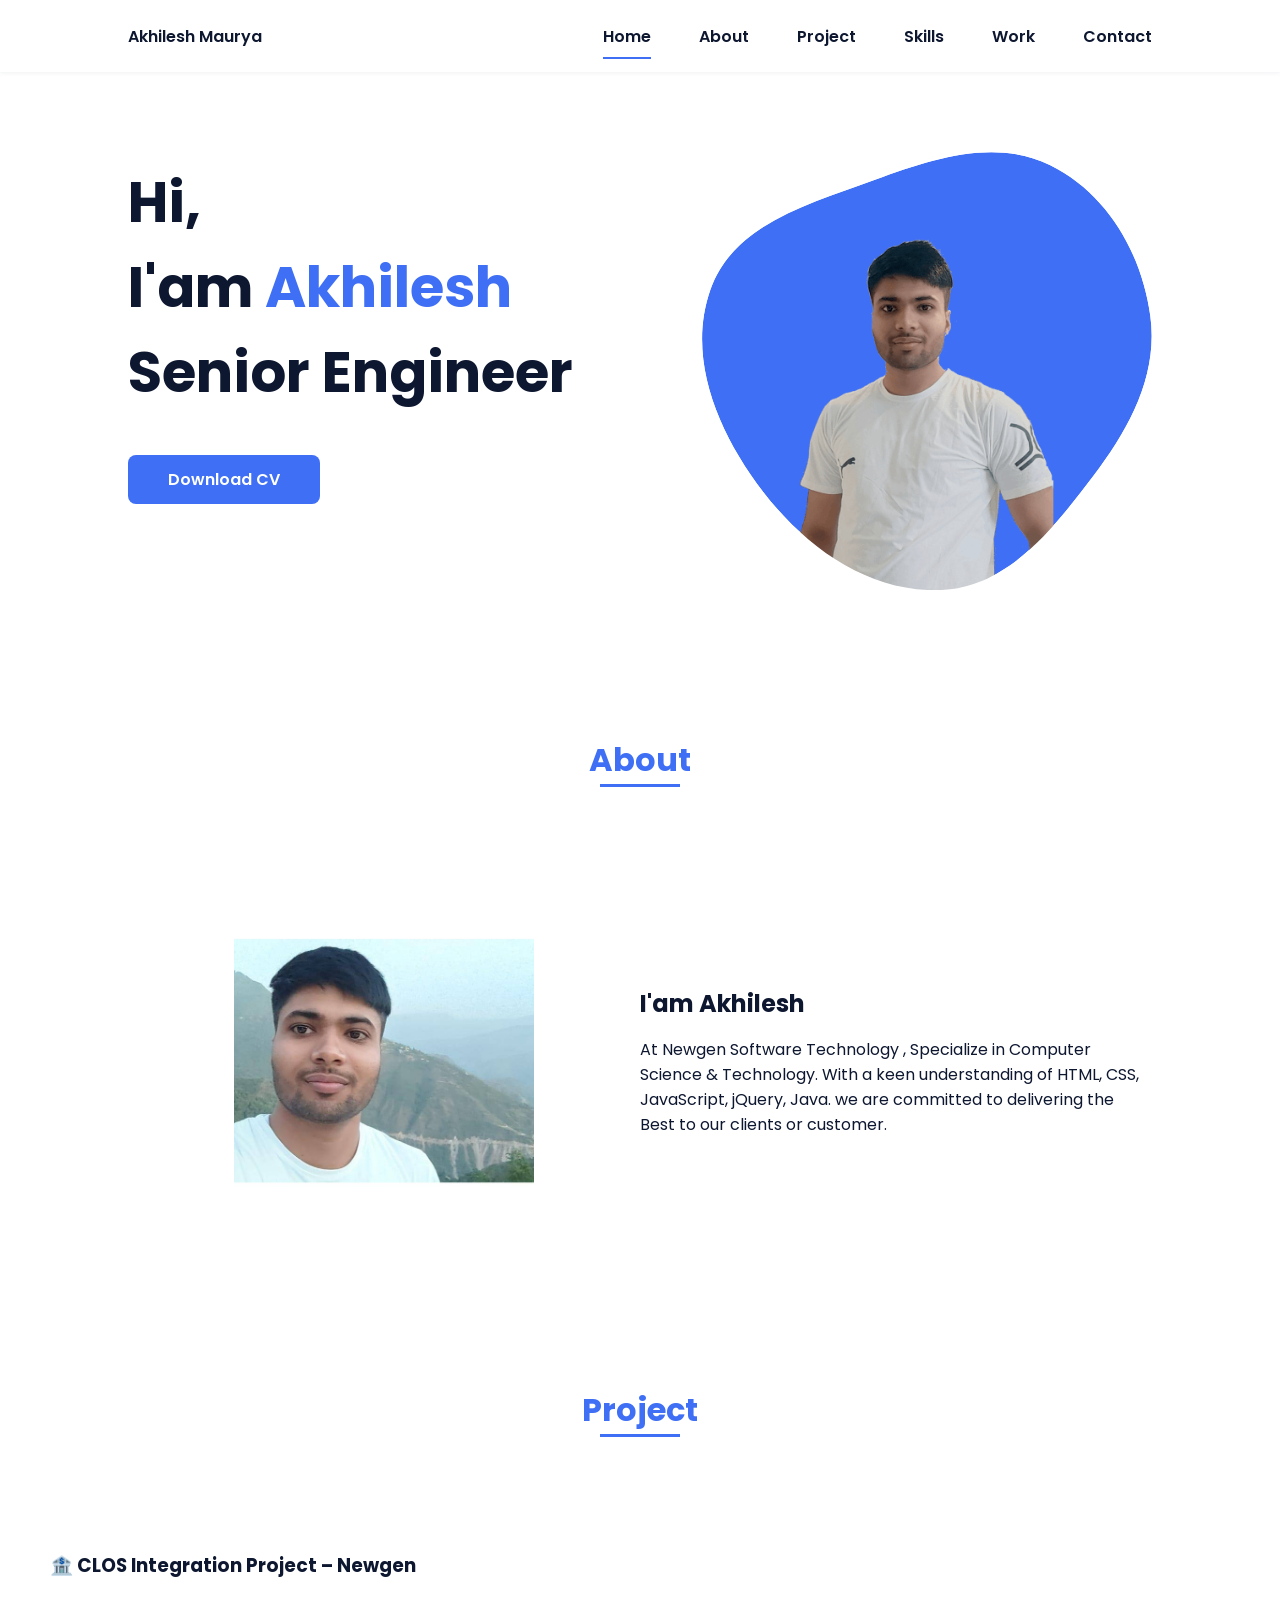
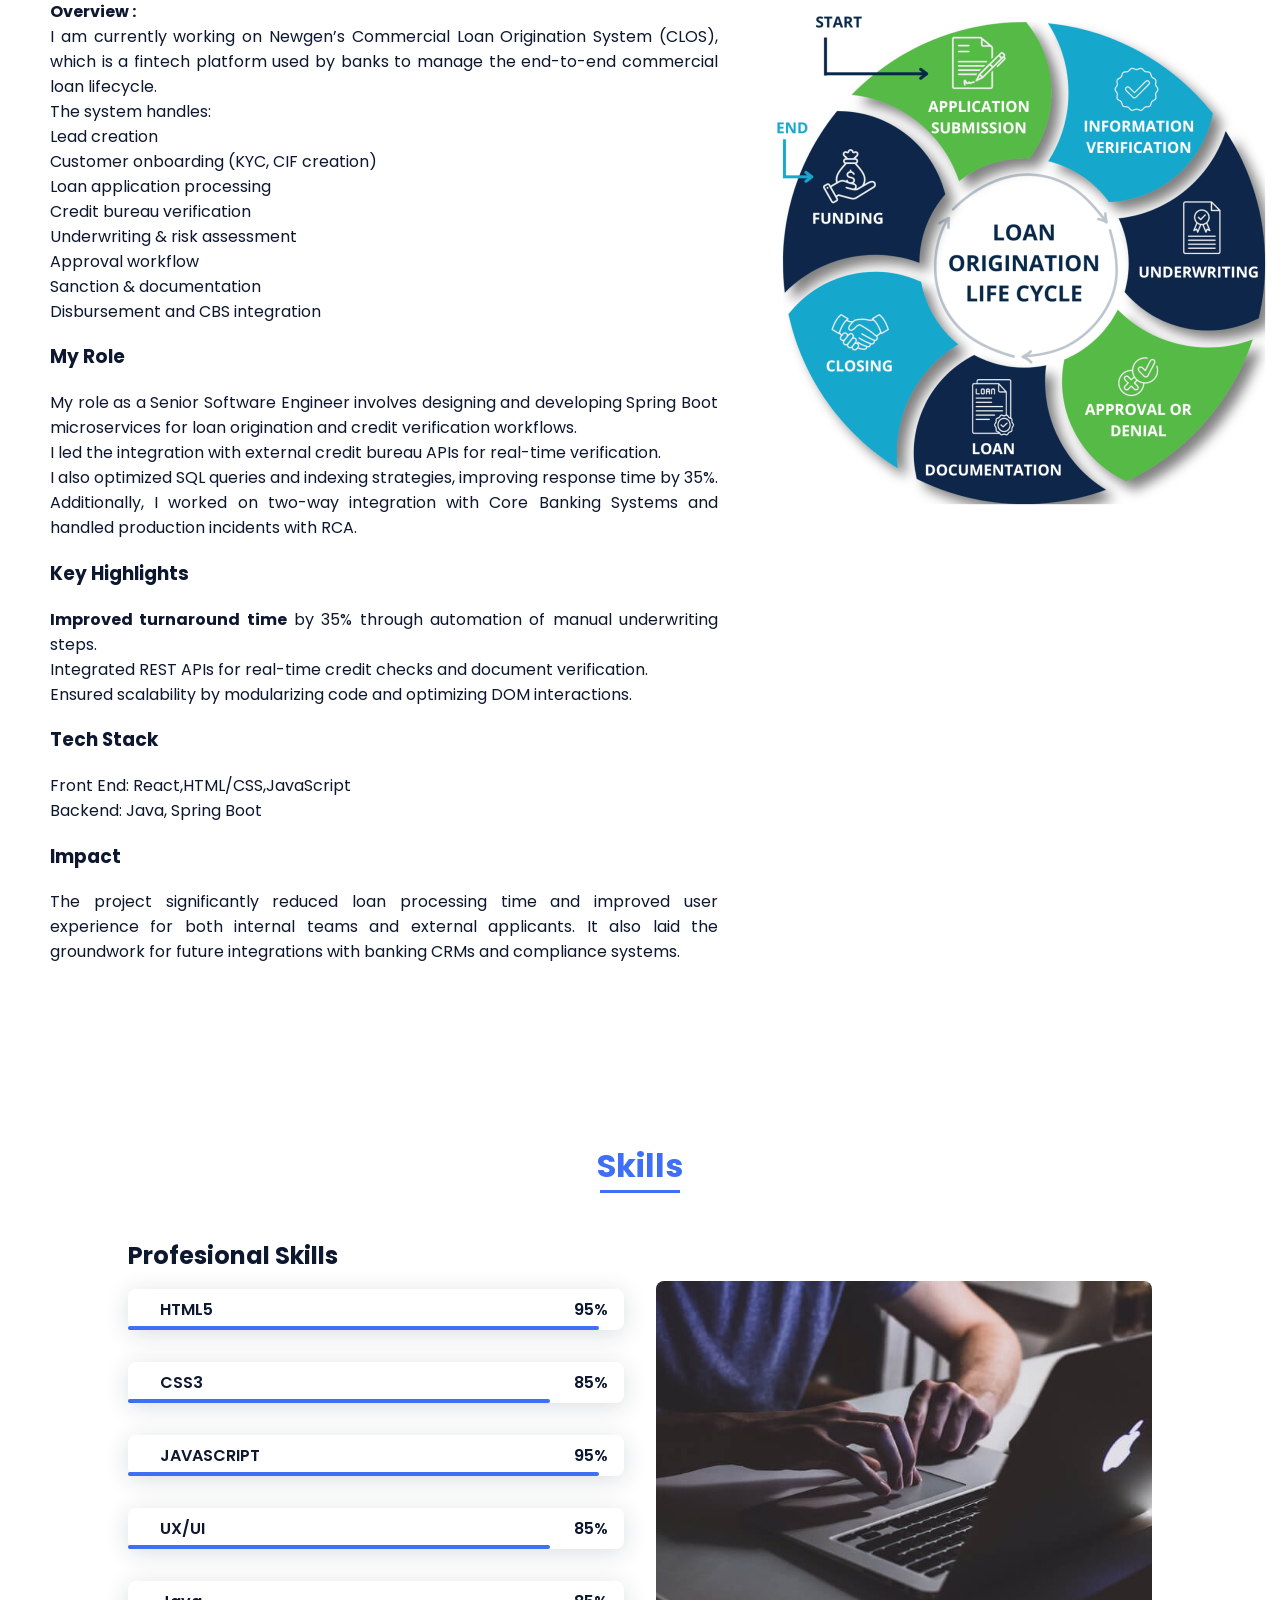
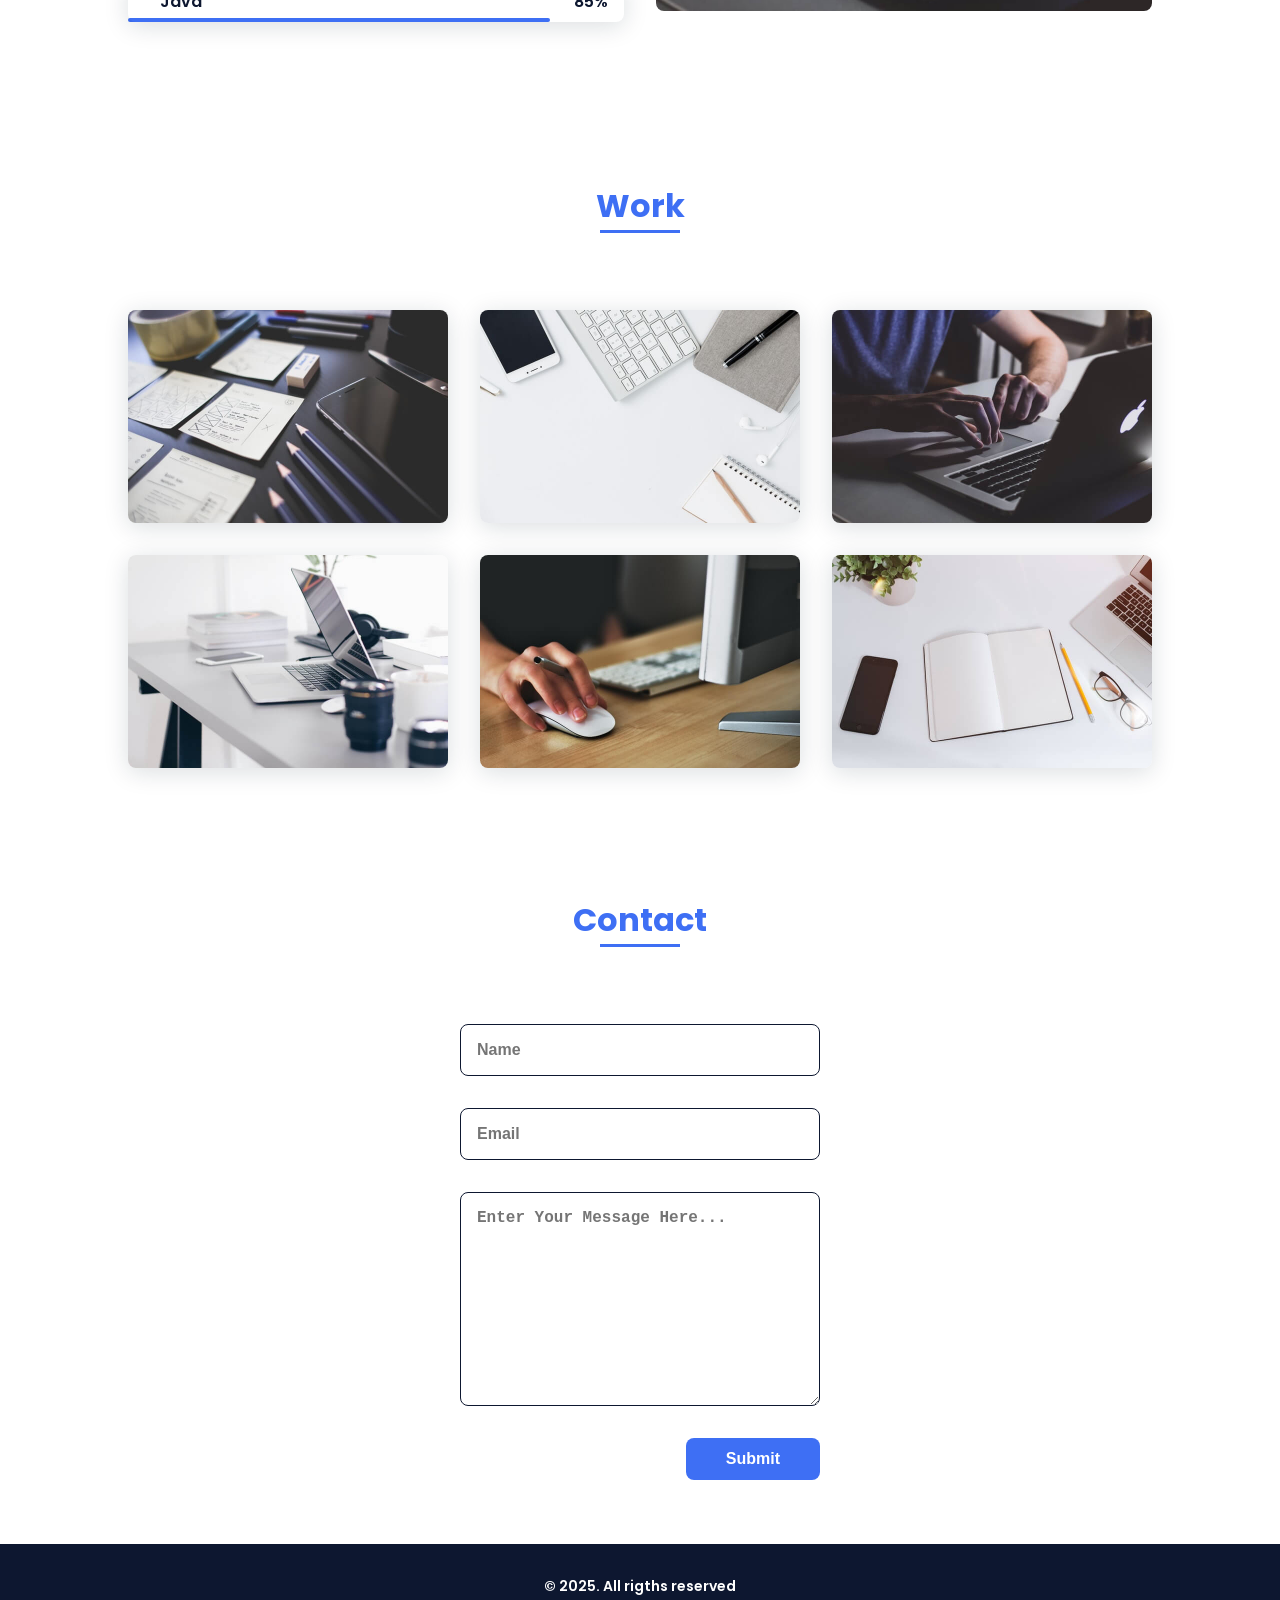
==== commit a159c744: "Added Project Details" ====
--- a/index.html
+++ b/index.html
@@ -123,27 +123,35 @@
             <h3 class="project__title">🏦 CLOS Integration Project – Newgen</h3>
             <span style="font-weight: bold;">Overview :</span>
             <br>
-            <span class="project__button">I contributed to the integration of Newgen’s Commercial Lending Origination System (CLOS), a platform designed to streamline and digitize the commercial loan lifecycle—from application to disbursement.</span>
-            <br><br>
+            <span class="project__button">I am currently working on Newgen’s Commercial Loan Origination System (CLOS), which is a fintech platform used by banks to manage the end-to-end commercial loan lifecycle. <br>The system handles:</span>
+            <br>
+            <ul>
+              <li>Lead creation</li>
+              <li>Customer onboarding (KYC, CIF creation)</li>
+  <li>Loan application processing</li>
+  <li>Credit bureau verification</li>
+  <li>Underwriting & risk assessment</li>
+  <li>Approval workflow</li>
+  <li>Sanction & documentation</li>
+  <li>Disbursement and CBS integration</li>
+            </ul>
             <h3>My Role</h3>
       <ul>
         <li>
-           Developed and optimized JavaScript modules for dynamic form rendering
-          and validation.
-        </li>
-        <li>
-          Implemented matrix-based workflows to handle multi-stage loan
-          approvals.
-        </li>
-        <li>
-          Debugged and enhanced performance of document upload and PDF embedding
-          features.
-        </li>
+          My role as a Senior Software Engineer involves designing and developing Spring Boot microservices for loan origination and credit verification workflows.
+        </li>
+        <li>
+          I led the integration with external credit bureau APIs for real-time verification.
+        </li>
+        <li>
+         I also optimized SQL queries and indexing strategies, improving response time by 35%.
+        </li>
+        <li>Additionally, I worked on two-way integration with Core Banking Systems and handled production incidents with RCA.</li>
       </ul>
       <h3>Key Highlights</h3>
       <ul>
         <li>
-          <strong>Improved turnaround time</strong> by 30% through automation of
+          <strong>Improved turnaround time</strong> by 35% through automation of
           manual underwriting steps.
         </li>
         <li>
@@ -157,8 +165,10 @@
       </ul>
 
       <h3>Tech Stack</h3>
-      <p>JavaScript, HTML/CSS, REST APIs, PDF.js, GitHub, Agile (Scrum)</p>
-
+      <ul>
+        <li>Front End: React,HTML/CSS,JavaScript</li>
+        <li>Backend: Java, Spring Boot</li>
+      </ul>
       <h3>Impact</h3>
       <p>
         The project significantly reduced loan processing time and improved user
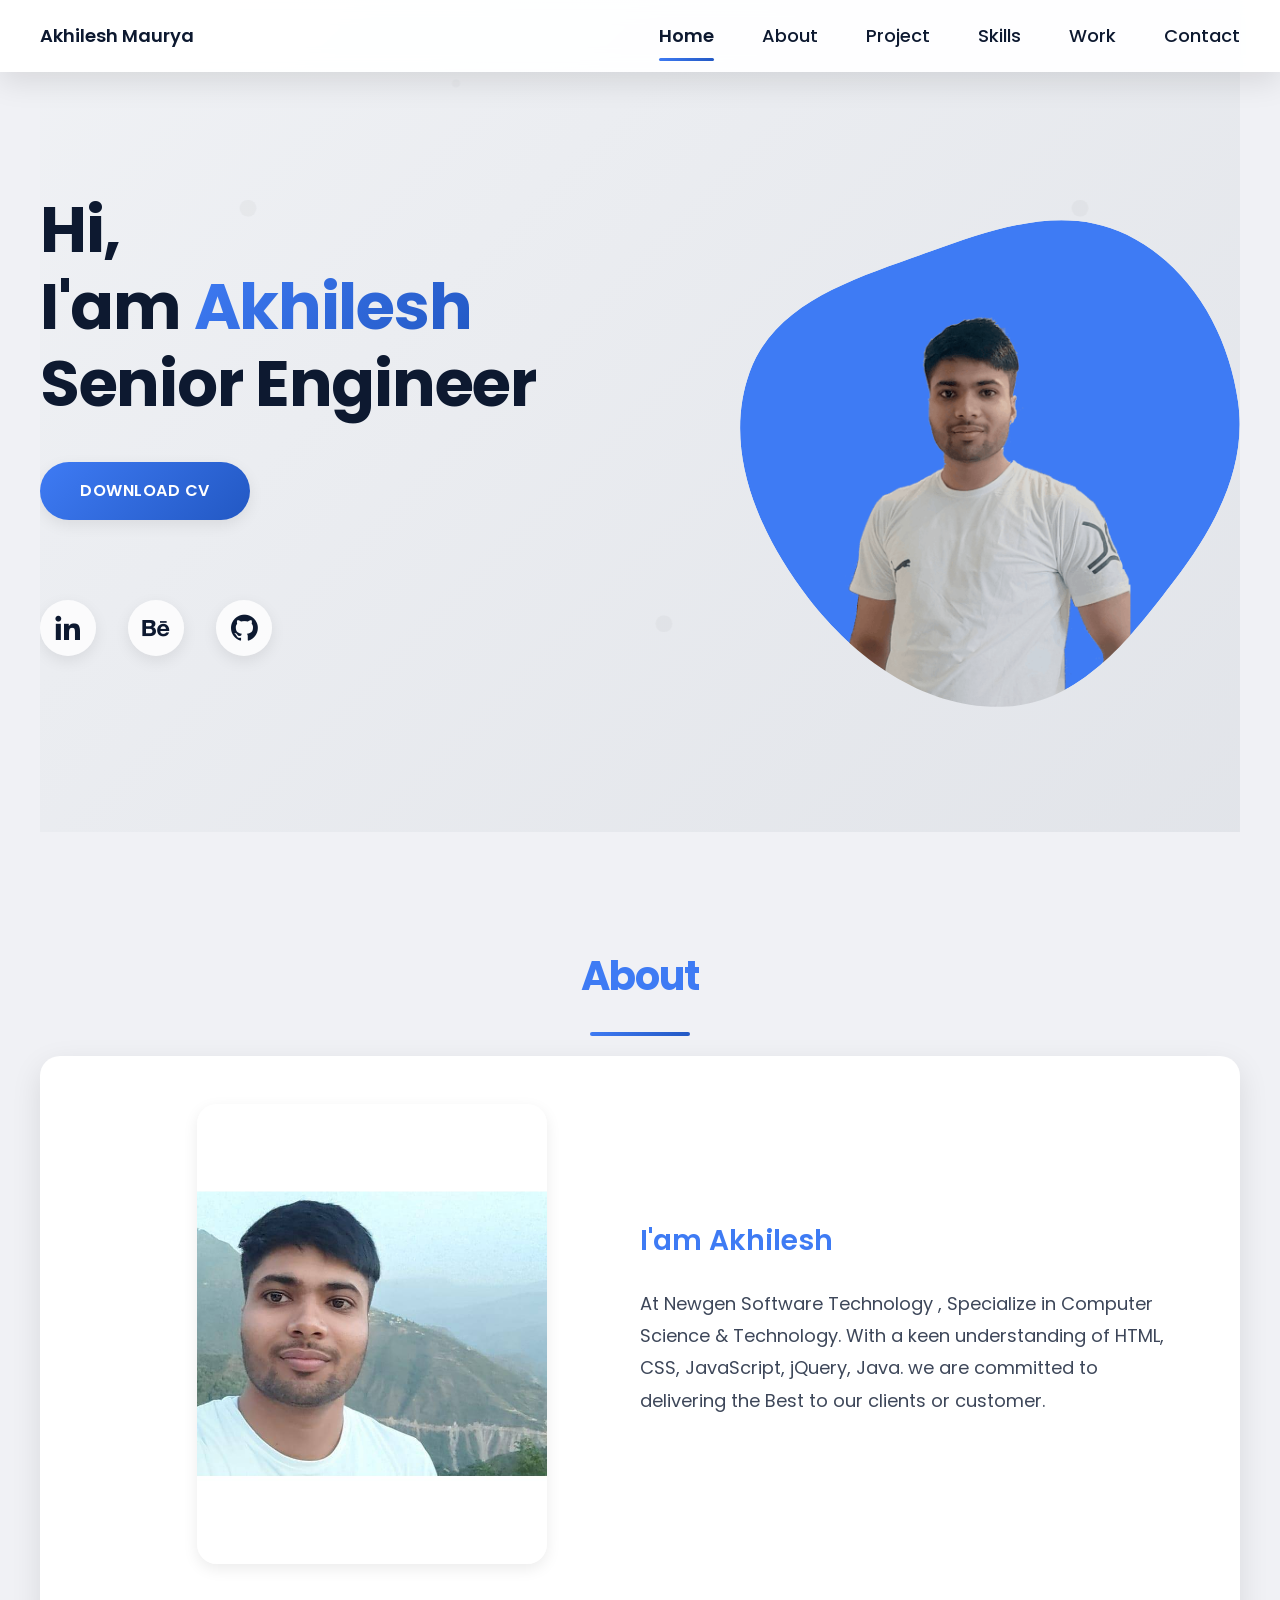
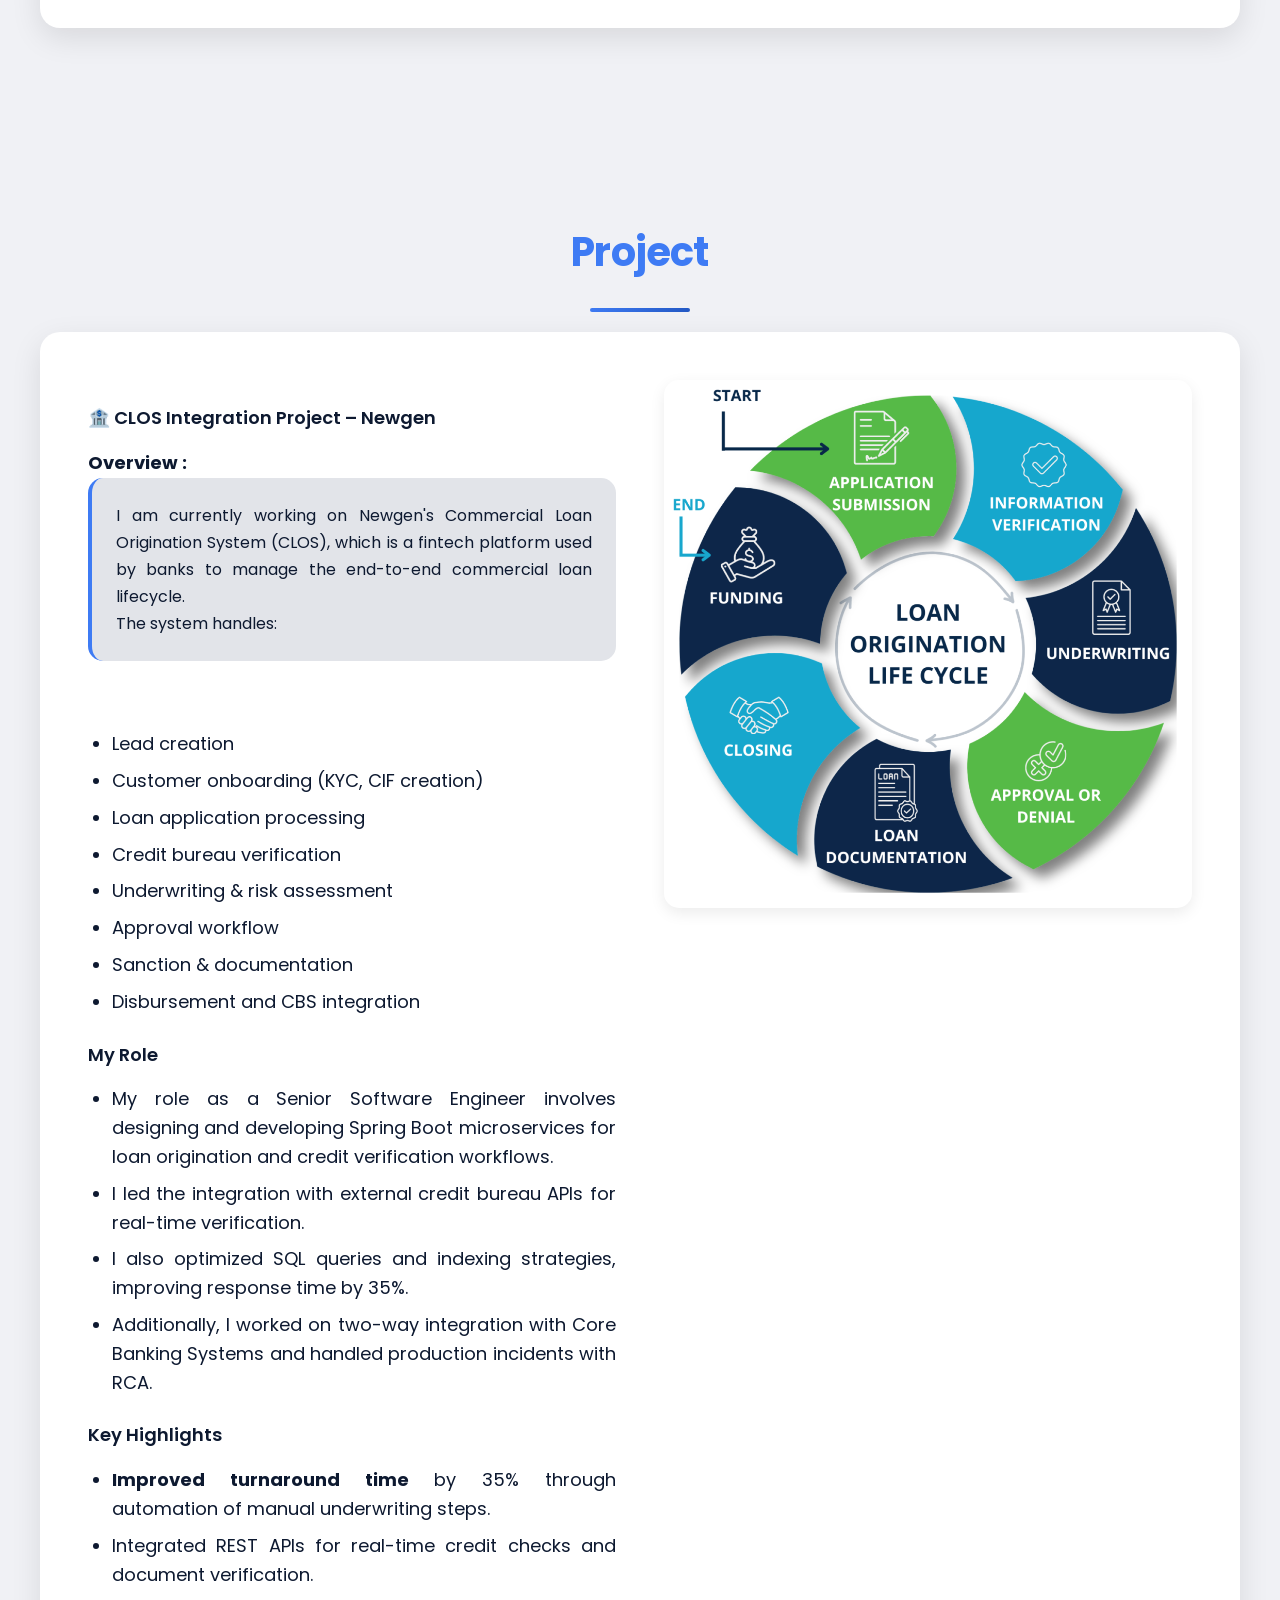
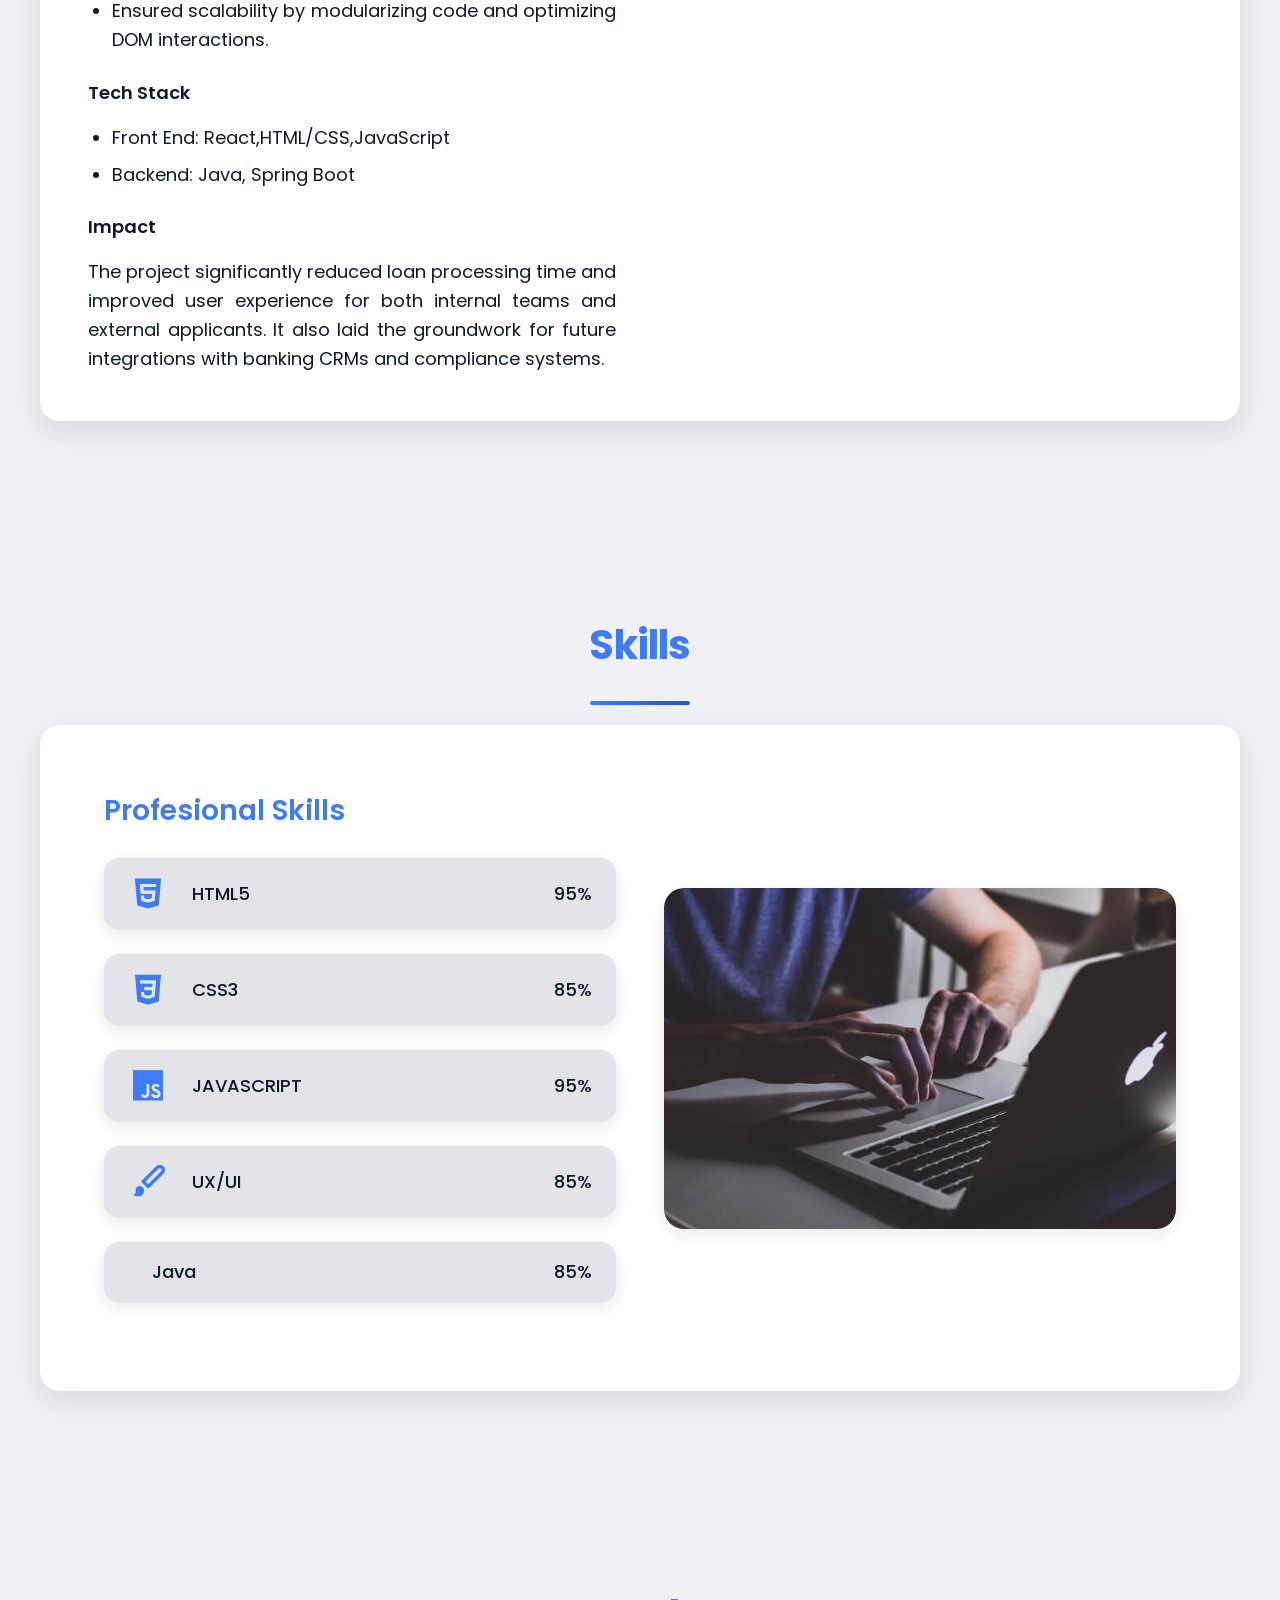
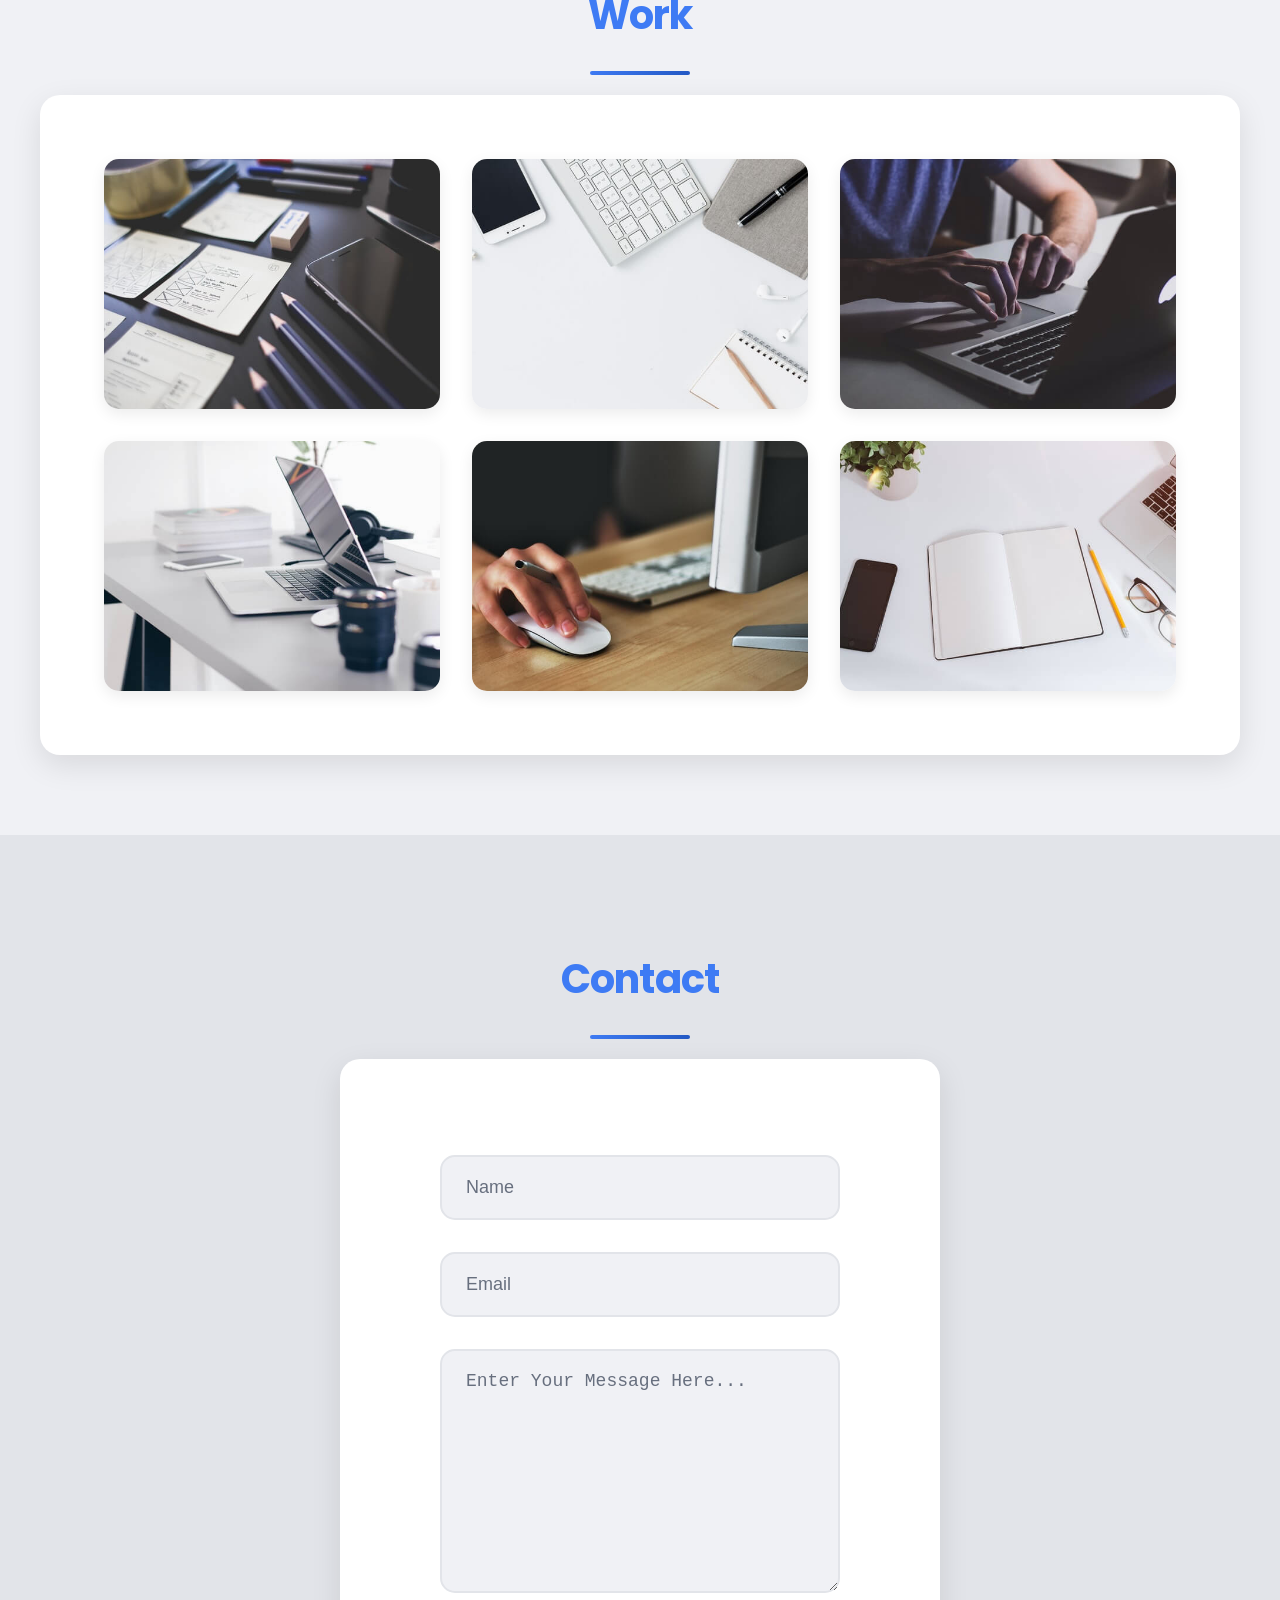
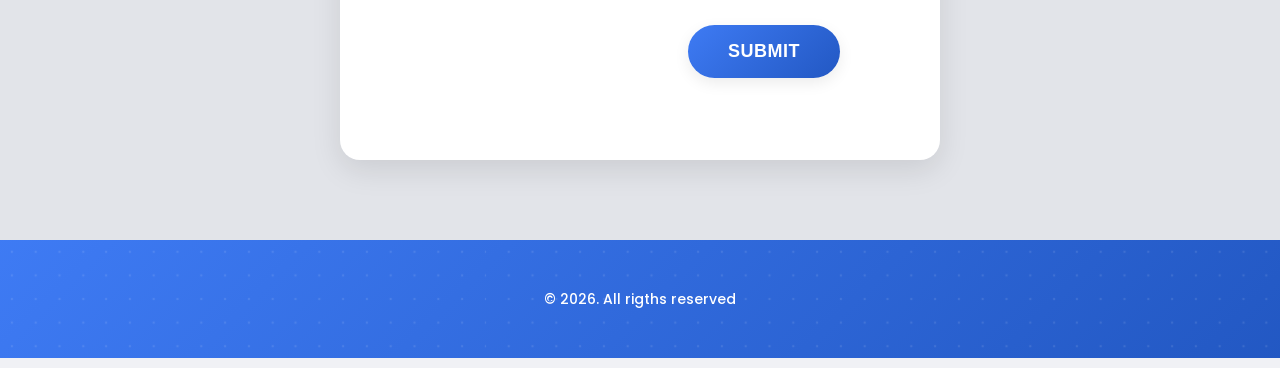
==== commit f9d6d8c4: "Made the User UI Better" ====
--- a/index.html
+++ b/index.html
@@ -117,73 +117,49 @@
       <!--===== PROJECT =====-->
       <section class="project section" id="project">
         <h2 class="section-title">Project</h2>
-        <div style="display: flex;">
-        <div style="width: 60% ;padding:50px;">
+        <div class="project__container bd-grid">
           <div class="project__content">
             <h3 class="project__title">🏦 CLOS Integration Project – Newgen</h3>
             <span style="font-weight: bold;">Overview :</span>
             <br>
-            <span class="project__button">I am currently working on Newgen’s Commercial Loan Origination System (CLOS), which is a fintech platform used by banks to manage the end-to-end commercial loan lifecycle. <br>The system handles:</span>
+            <span class="project__button">I am currently working on Newgen's Commercial Loan Origination System (CLOS), which is a fintech platform used by banks to manage the end-to-end commercial loan lifecycle. <br>The system handles:</span>
             <br>
             <ul>
               <li>Lead creation</li>
               <li>Customer onboarding (KYC, CIF creation)</li>
-  <li>Loan application processing</li>
-  <li>Credit bureau verification</li>
-  <li>Underwriting & risk assessment</li>
-  <li>Approval workflow</li>
-  <li>Sanction & documentation</li>
-  <li>Disbursement and CBS integration</li>
+              <li>Loan application processing</li>
+              <li>Credit bureau verification</li>
+              <li>Underwriting & risk assessment</li>
+              <li>Approval workflow</li>
+              <li>Sanction & documentation</li>
+              <li>Disbursement and CBS integration</li>
             </ul>
             <h3>My Role</h3>
-      <ul>
-        <li>
-          My role as a Senior Software Engineer involves designing and developing Spring Boot microservices for loan origination and credit verification workflows.
-        </li>
-        <li>
-          I led the integration with external credit bureau APIs for real-time verification.
-        </li>
-        <li>
-         I also optimized SQL queries and indexing strategies, improving response time by 35%.
-        </li>
-        <li>Additionally, I worked on two-way integration with Core Banking Systems and handled production incidents with RCA.</li>
-      </ul>
-      <h3>Key Highlights</h3>
-      <ul>
-        <li>
-          <strong>Improved turnaround time</strong> by 35% through automation of
-          manual underwriting steps.
-        </li>
-        <li>
-          Integrated REST APIs for real-time credit checks and document
-          verification.
-        </li>
-        <li>
-          Ensured scalability by modularizing code and optimizing DOM
-          interactions.
-        </li>
-      </ul>
-
-      <h3>Tech Stack</h3>
-      <ul>
-        <li>Front End: React,HTML/CSS,JavaScript</li>
-        <li>Backend: Java, Spring Boot</li>
-      </ul>
-      <h3>Impact</h3>
-      <p>
-        The project significantly reduced loan processing time and improved user
-        experience for both internal teams and external applicants. It also laid
-        the groundwork for future integrations with banking CRMs and compliance
-        systems.
-      </p>
-          </div>        
-        </div>
-        <div style="width: 40%;">
-          <br><br><br><br><br>
-          <img src="assets/images/project1.png" alt="" class="project1__img" /> 
-        </div>
-        </div>
-        
+            <ul>
+              <li>My role as a Senior Software Engineer involves designing and developing Spring Boot microservices for loan origination and credit verification workflows.</li>
+              <li>I led the integration with external credit bureau APIs for real-time verification.</li>
+              <li>I also optimized SQL queries and indexing strategies, improving response time by 35%.</li>
+              <li>Additionally, I worked on two-way integration with Core Banking Systems and handled production incidents with RCA.</li>
+            </ul>
+            <h3>Key Highlights</h3>
+            <ul>
+              <li><strong>Improved turnaround time</strong> by 35% through automation of manual underwriting steps.</li>
+              <li>Integrated REST APIs for real-time credit checks and document verification.</li>
+              <li>Ensured scalability by modularizing code and optimizing DOM interactions.</li>
+            </ul>
+            <h3>Tech Stack</h3>
+            <ul>
+              <li>Front End: React,HTML/CSS,JavaScript</li>
+              <li>Backend: Java, Spring Boot</li>
+            </ul>
+            <h3>Impact</h3>
+            <p>The project significantly reduced loan processing time and improved user experience for both internal teams and external applicants. It also laid the groundwork for future integrations with banking CRMs and compliance systems.</p>
+          </div>
+
+          <div>
+            <img src="assets/images/project1.png" alt="CLOS Integration Project" class="project__img" />
+          </div>
+        </div>
       </section> 
       <!--===== SKILLS ===== -->
       <section class="skills section" id="skills">
@@ -306,7 +282,7 @@
 
     <!--===== FOOTER =====-->
     <footer class="footer">
-      <p class="footer__copy">&#169; 2025. All rigths reserved</p>
+      <p class="footer__copy">&#169; 2026. All rigths reserved</p>
     </footer>
   </body>
   <script src="assets/js/dashboard.js"></script>
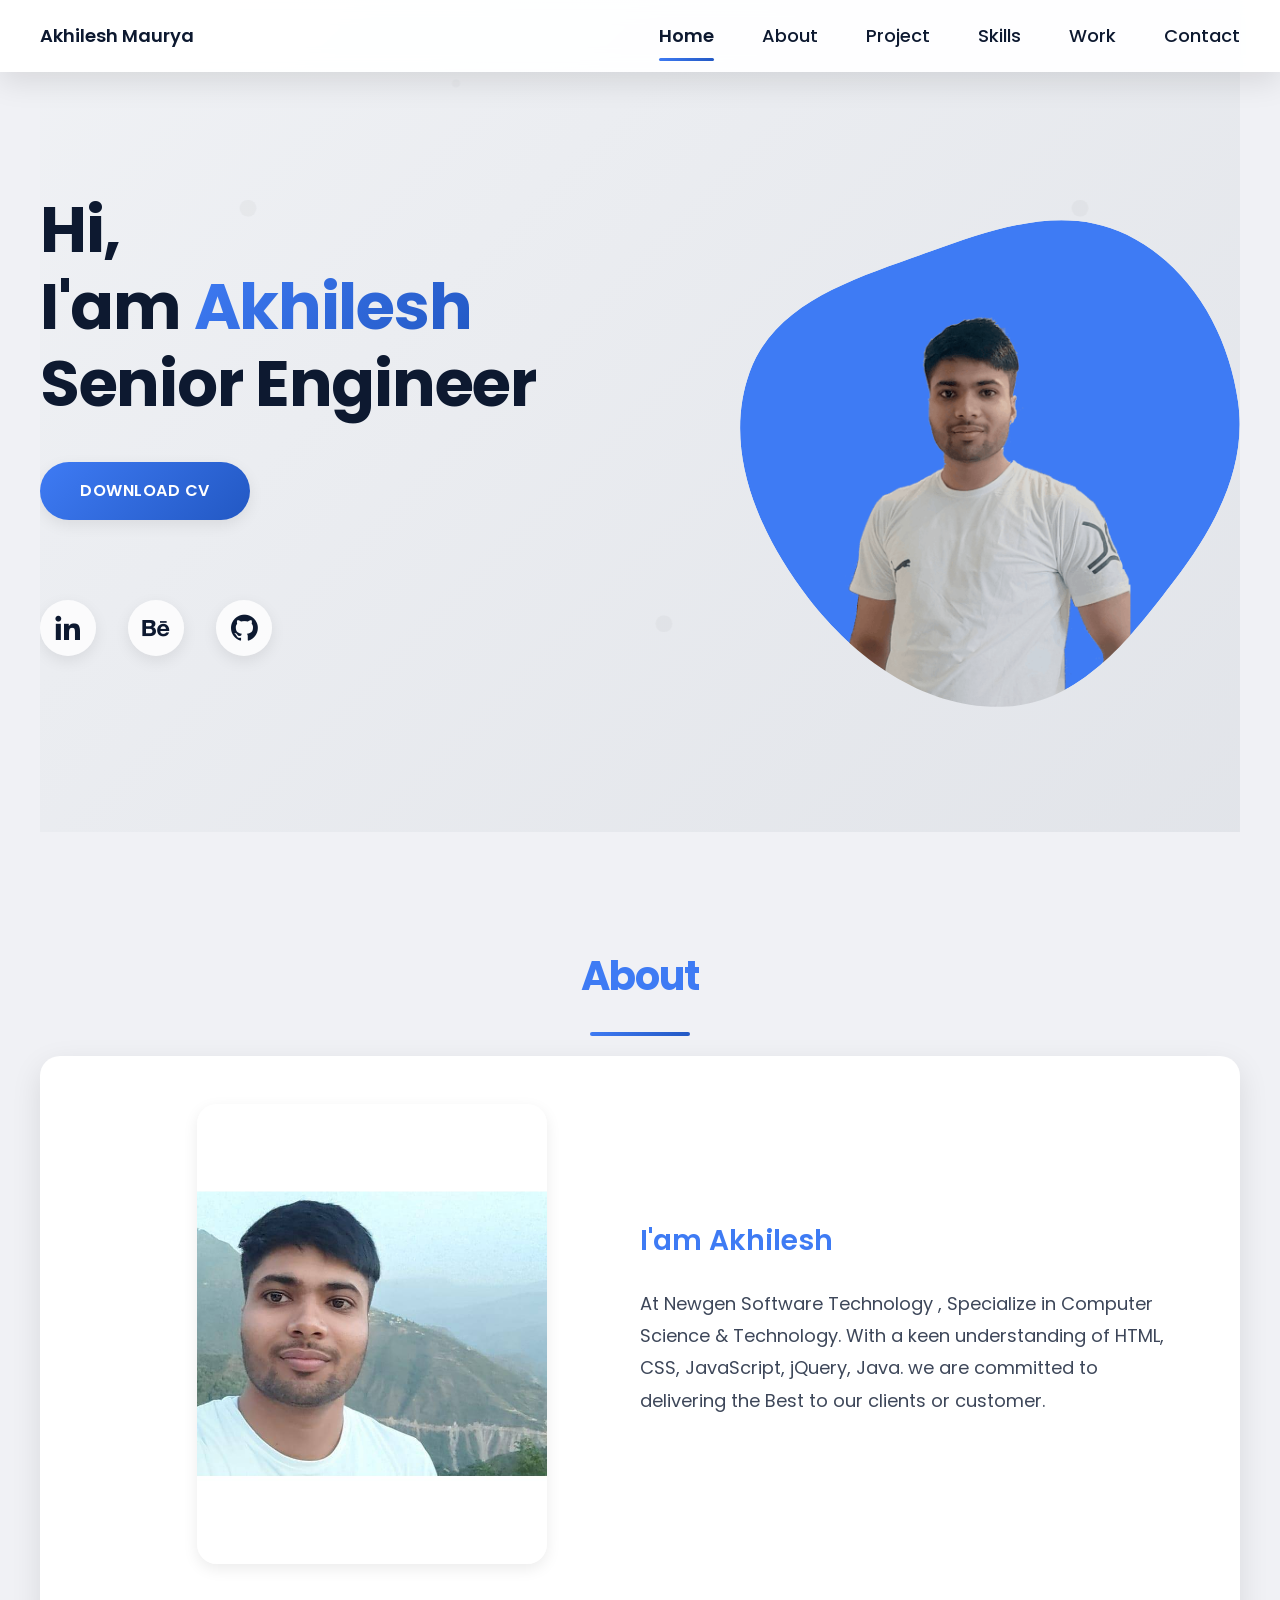
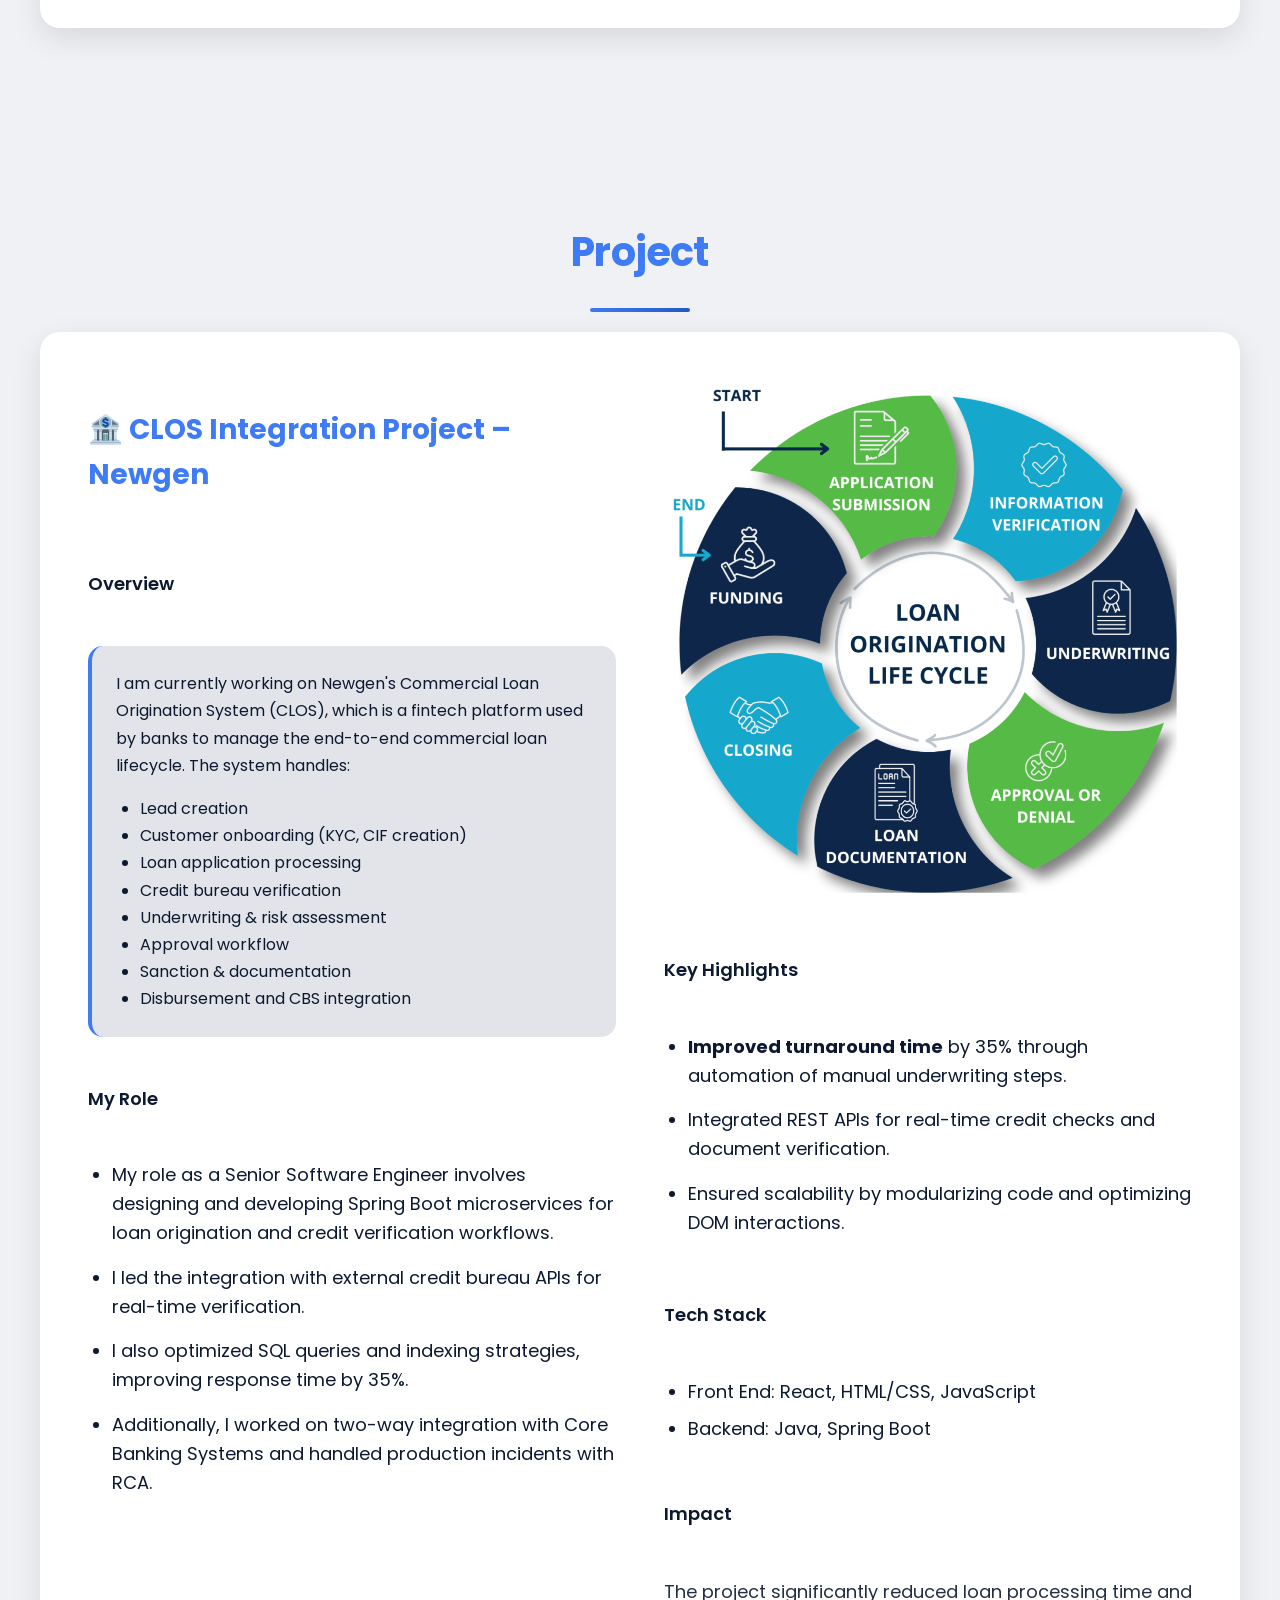
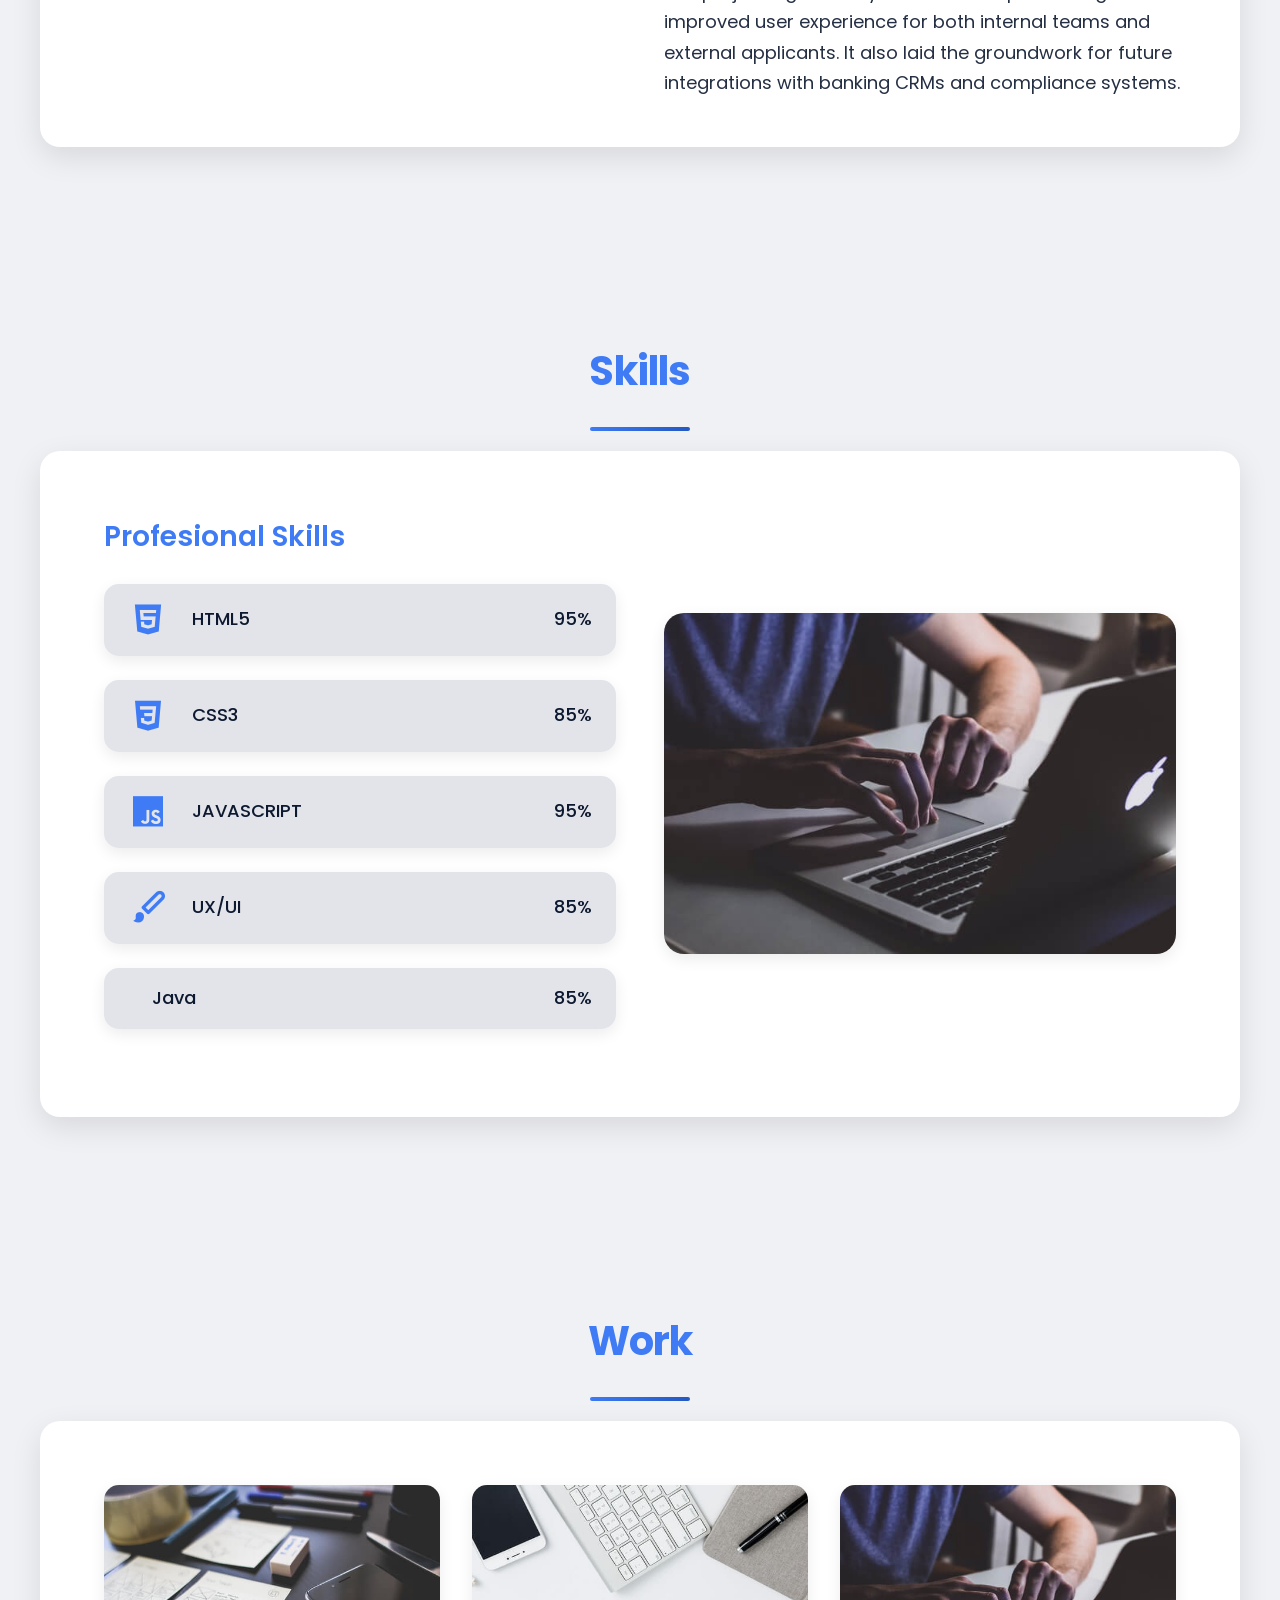
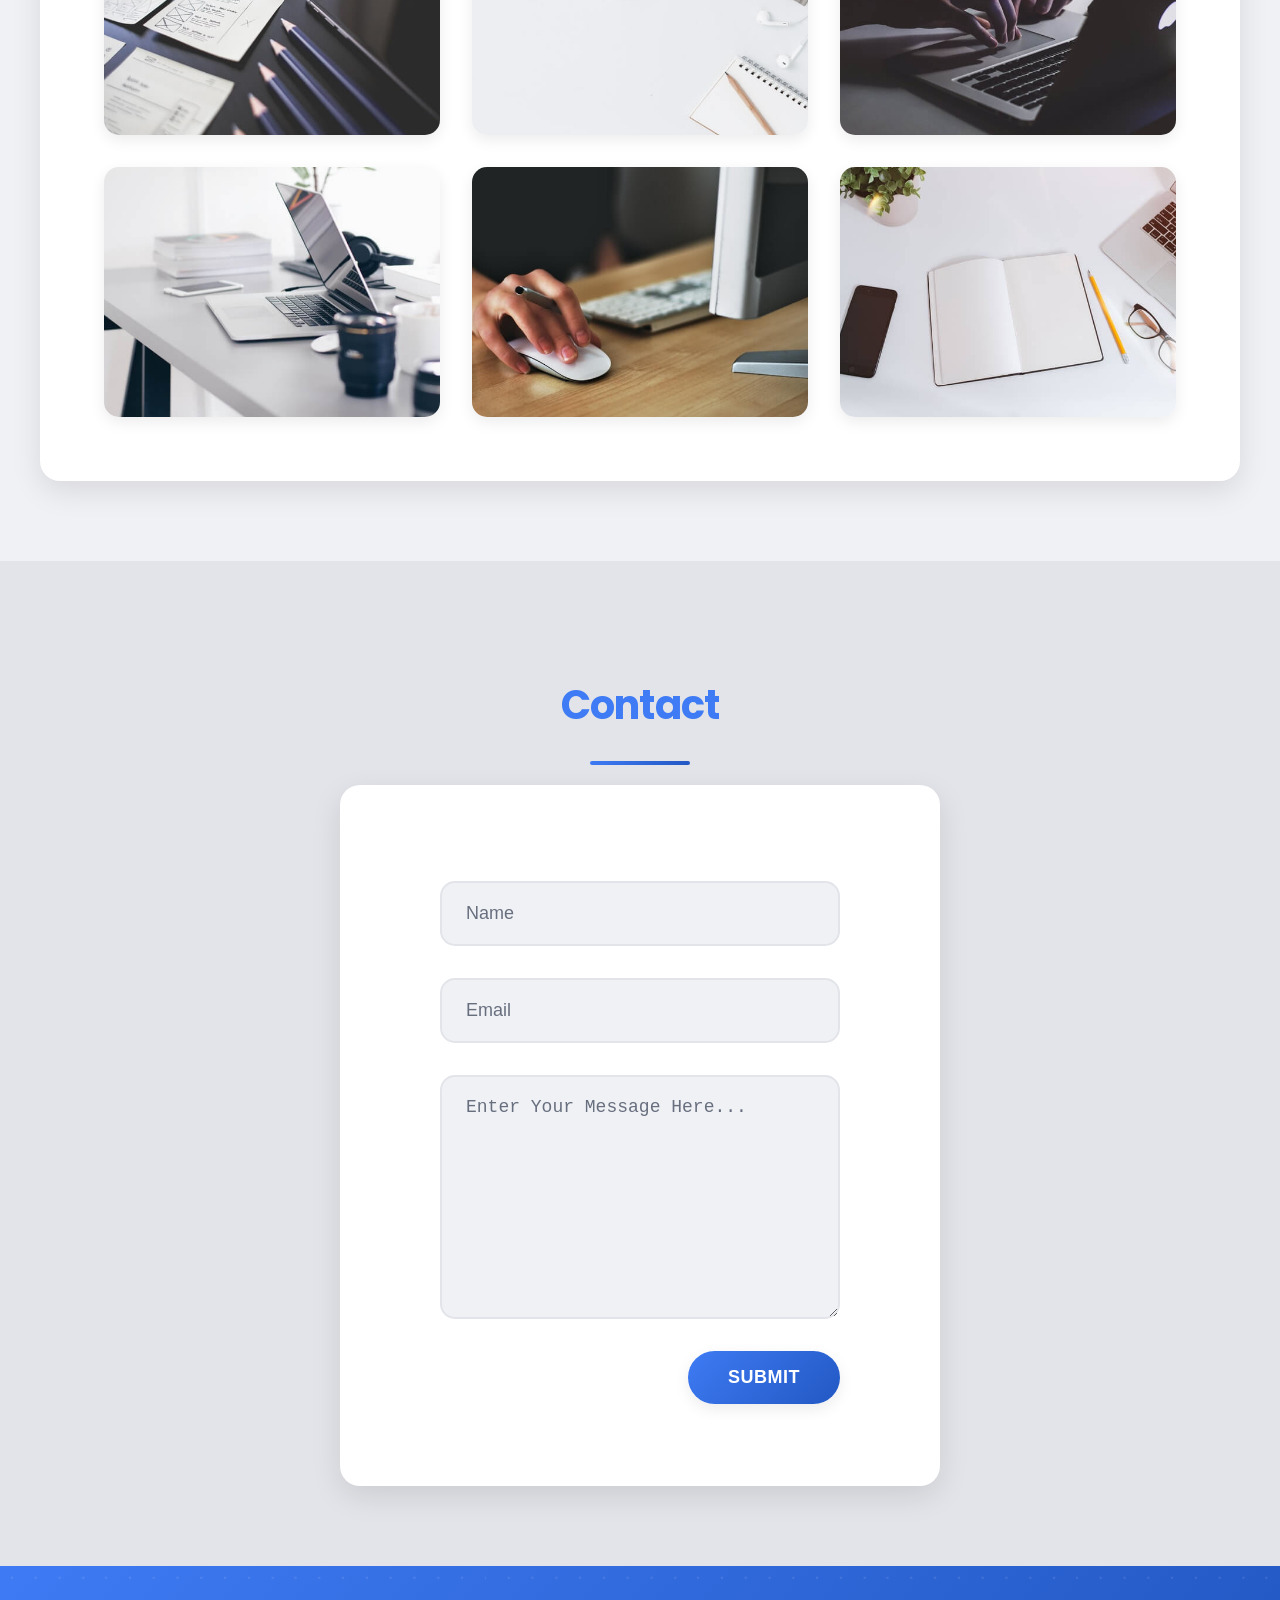
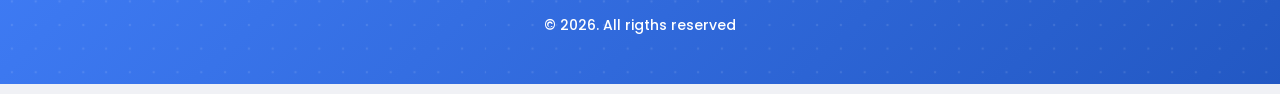
==== commit 8906cd33: "Modified the Image and divide the screen in Project Tab" ====
--- a/index.html
+++ b/index.html
@@ -118,46 +118,52 @@
       <section class="project section" id="project">
         <h2 class="section-title">Project</h2>
         <div class="project__container bd-grid">
-          <div class="project__content">
+          <div class="project__left">
             <h3 class="project__title">🏦 CLOS Integration Project – Newgen</h3>
-            <span style="font-weight: bold;">Overview :</span>
-            <br>
-            <span class="project__button">I am currently working on Newgen's Commercial Loan Origination System (CLOS), which is a fintech platform used by banks to manage the end-to-end commercial loan lifecycle. <br>The system handles:</span>
-            <br>
-            <ul>
-              <li>Lead creation</li>
-              <li>Customer onboarding (KYC, CIF creation)</li>
-              <li>Loan application processing</li>
-              <li>Credit bureau verification</li>
-              <li>Underwriting & risk assessment</li>
-              <li>Approval workflow</li>
-              <li>Sanction & documentation</li>
-              <li>Disbursement and CBS integration</li>
-            </ul>
-            <h3>My Role</h3>
-            <ul>
+            <h4 class="project__subtitle">Overview</h4>
+            <div class="project__button">
+              I am currently working on Newgen's Commercial Loan Origination System (CLOS), which is a fintech platform used by banks to manage the end-to-end commercial loan lifecycle. The system handles:
+              <ul>
+                <li>Lead creation</li>
+                <li>Customer onboarding (KYC, CIF creation)</li>
+                <li>Loan application processing</li>
+                <li>Credit bureau verification</li>
+                <li>Underwriting & risk assessment</li>
+                <li>Approval workflow</li>
+                <li>Sanction & documentation</li>
+                <li>Disbursement and CBS integration</li>
+              </ul>
+            </div>
+            
+            <h4 class="project__subtitle">My Role</h4>
+            <ul class="project__role-list">
               <li>My role as a Senior Software Engineer involves designing and developing Spring Boot microservices for loan origination and credit verification workflows.</li>
               <li>I led the integration with external credit bureau APIs for real-time verification.</li>
               <li>I also optimized SQL queries and indexing strategies, improving response time by 35%.</li>
               <li>Additionally, I worked on two-way integration with Core Banking Systems and handled production incidents with RCA.</li>
             </ul>
-            <h3>Key Highlights</h3>
-            <ul>
+          </div>
+
+          <div class="project__right">
+            <div class="project__image-wrapper">
+              <img src="assets/images/project1.png" alt="CLOS Integration Project" class="project__img" />
+            </div>
+            
+            <h4 class="project__subtitle">Key Highlights</h4>
+            <ul class="project__highlights-list">
               <li><strong>Improved turnaround time</strong> by 35% through automation of manual underwriting steps.</li>
               <li>Integrated REST APIs for real-time credit checks and document verification.</li>
               <li>Ensured scalability by modularizing code and optimizing DOM interactions.</li>
             </ul>
-            <h3>Tech Stack</h3>
-            <ul>
-              <li>Front End: React,HTML/CSS,JavaScript</li>
+            
+            <h4 class="project__subtitle">Tech Stack</h4>
+            <ul class="project__tech-list">
+              <li>Front End: React, HTML/CSS, JavaScript</li>
               <li>Backend: Java, Spring Boot</li>
             </ul>
-            <h3>Impact</h3>
-            <p>The project significantly reduced loan processing time and improved user experience for both internal teams and external applicants. It also laid the groundwork for future integrations with banking CRMs and compliance systems.</p>
-          </div>
-
-          <div>
-            <img src="assets/images/project1.png" alt="CLOS Integration Project" class="project__img" />
+            
+            <h4 class="project__subtitle">Impact</h4>
+            <p class="project__impact">The project significantly reduced loan processing time and improved user experience for both internal teams and external applicants. It also laid the groundwork for future integrations with banking CRMs and compliance systems.</p>
           </div>
         </div>
       </section> 
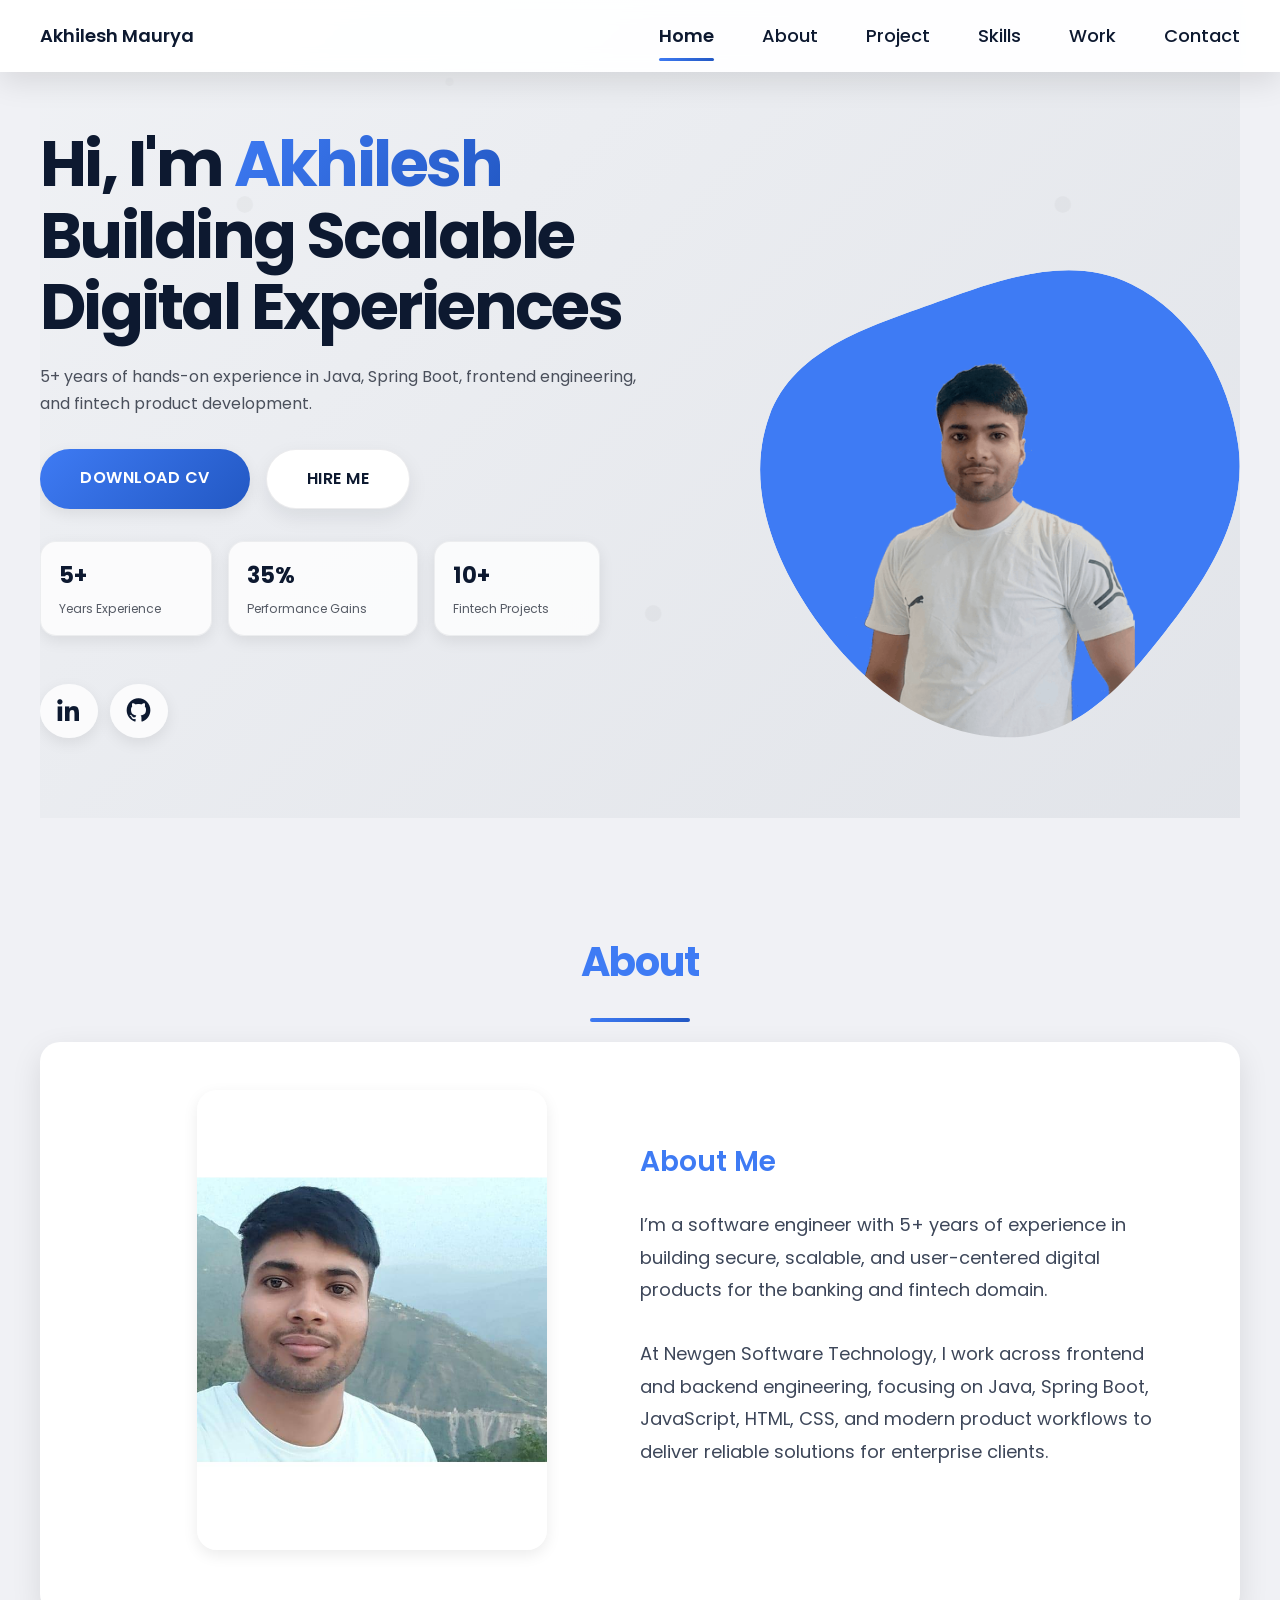
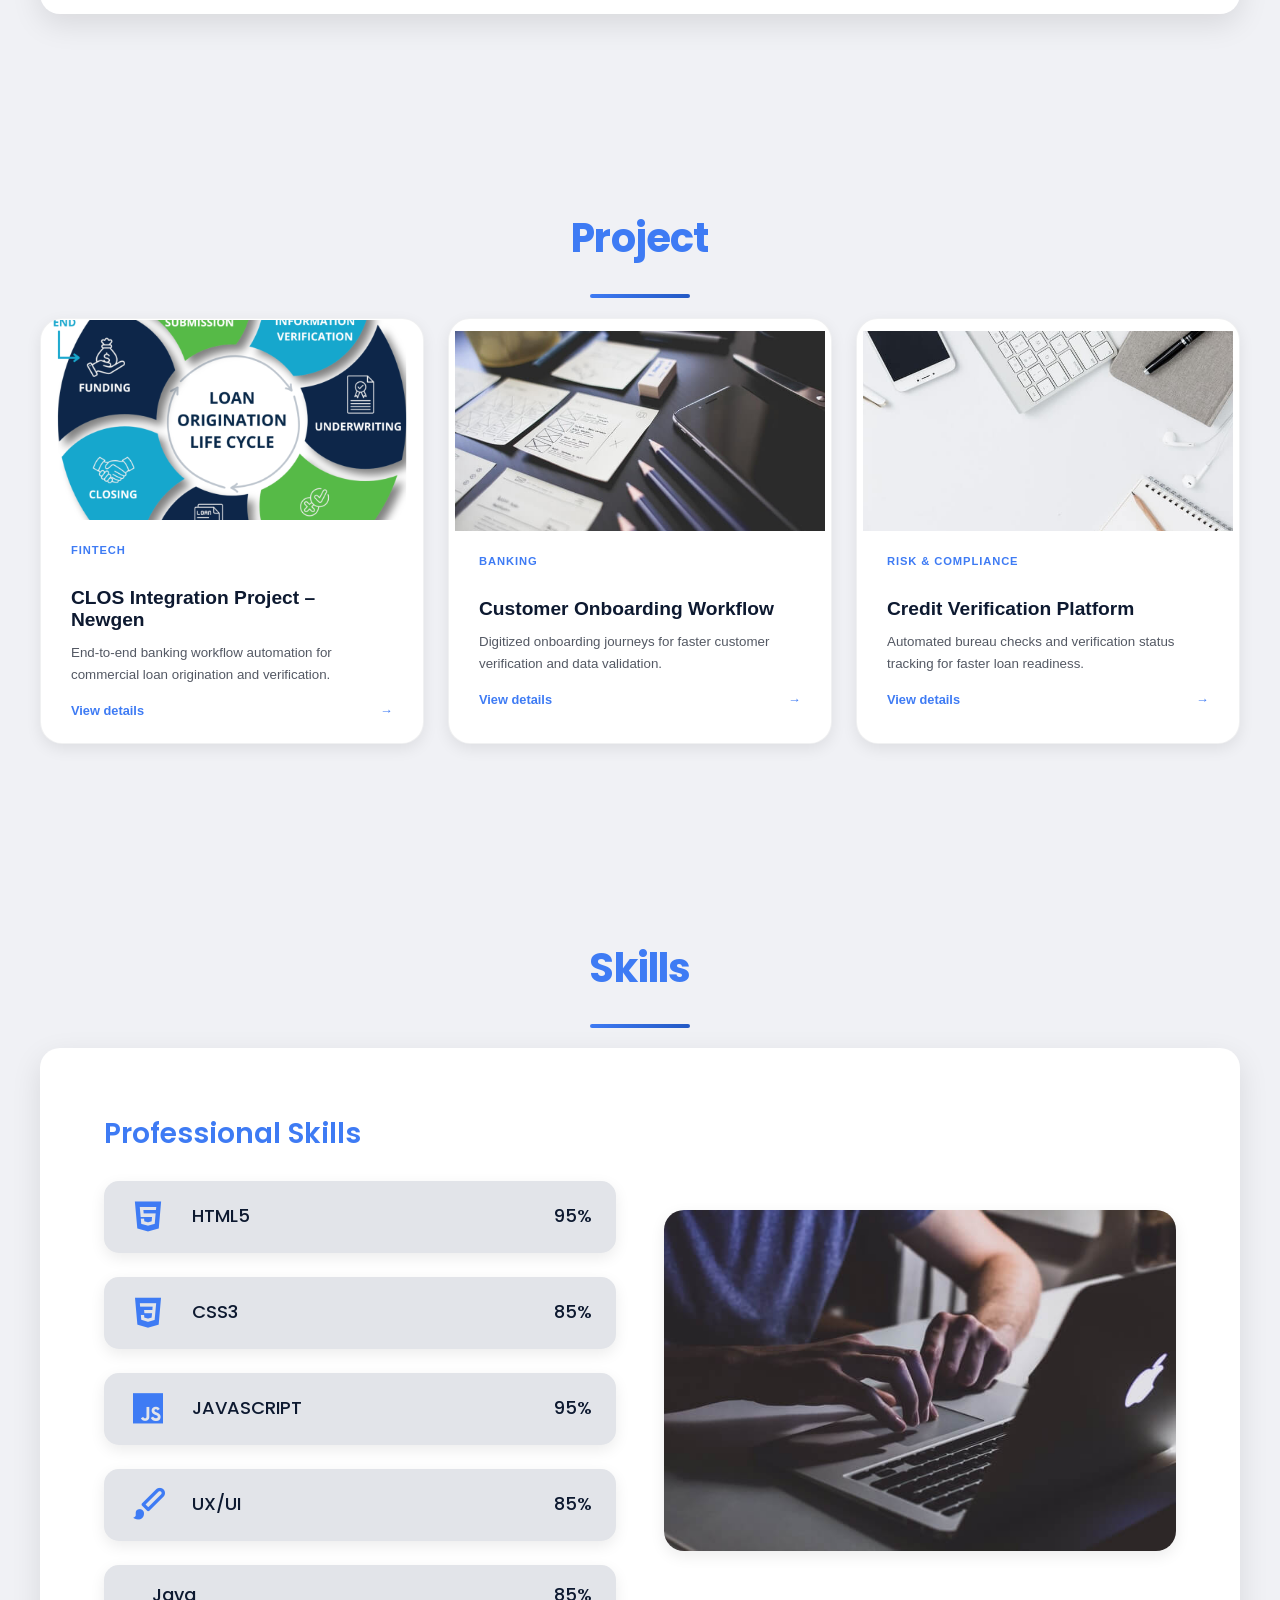
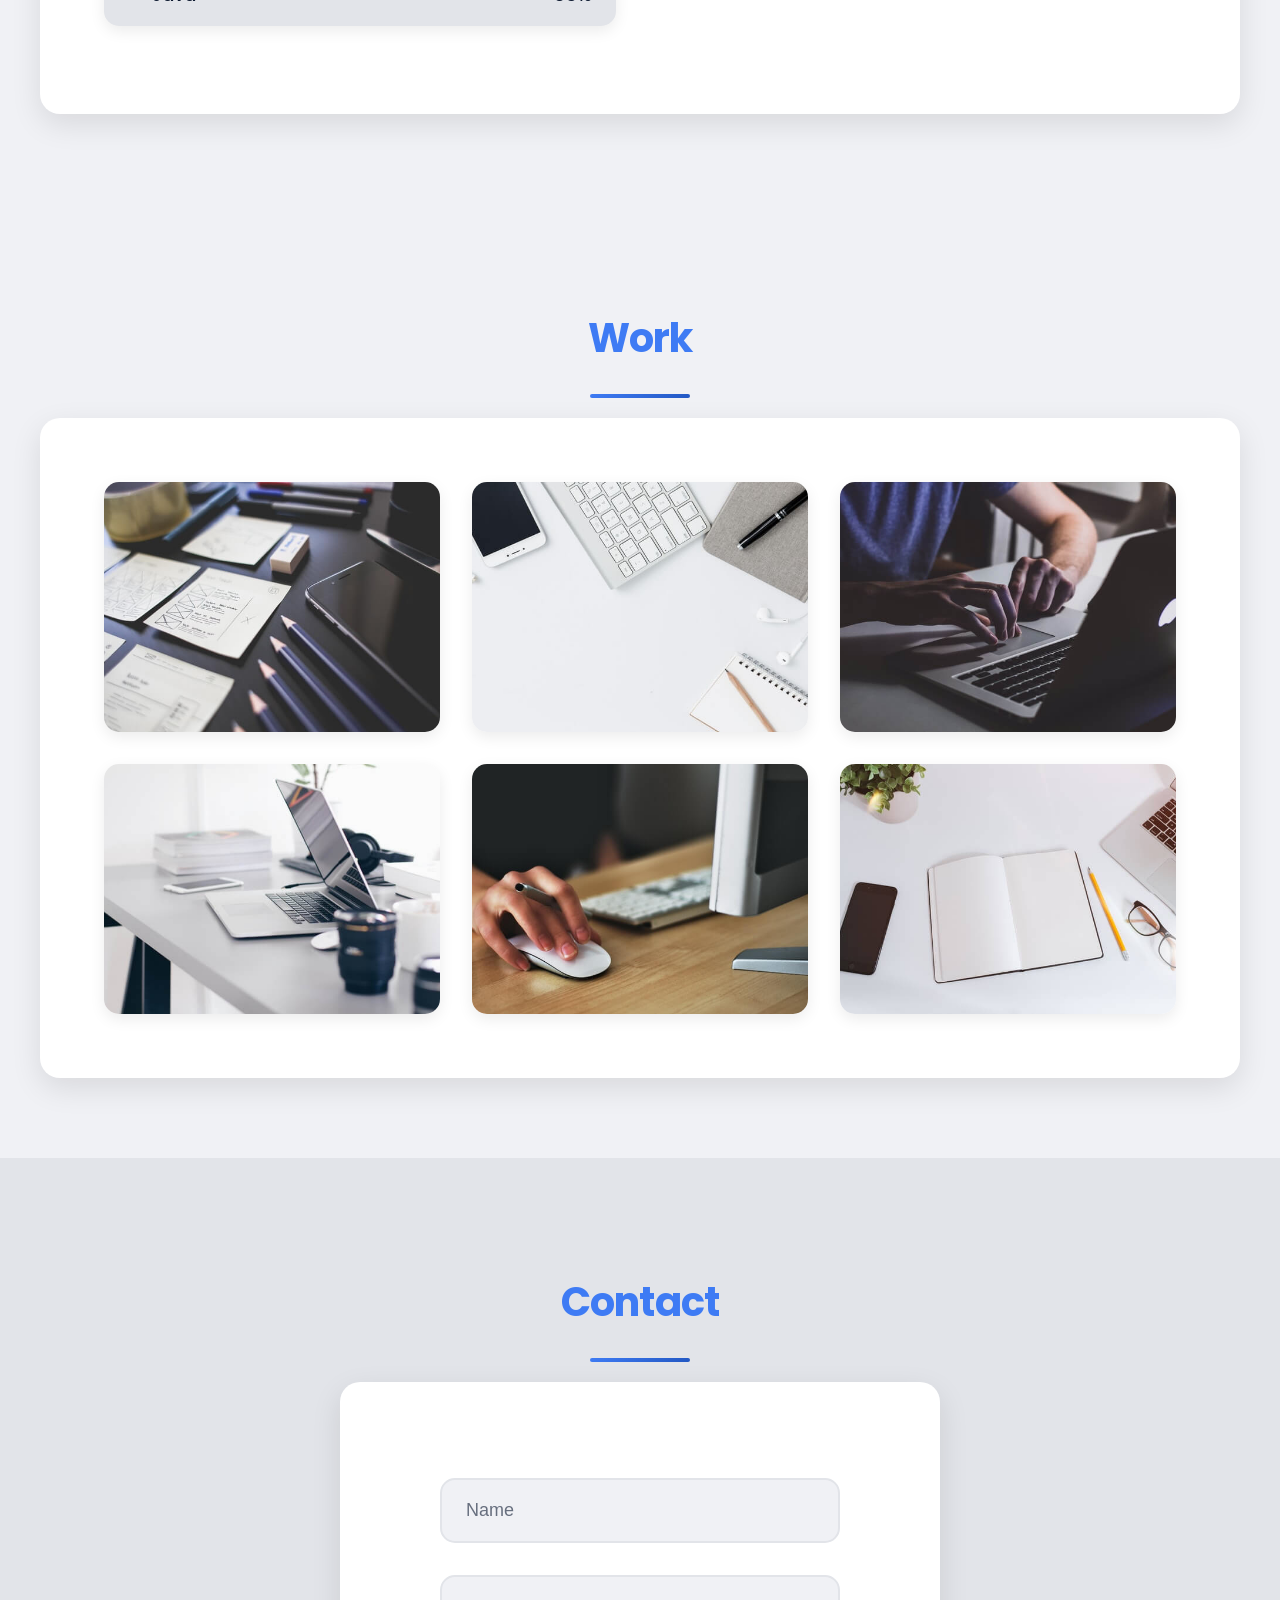
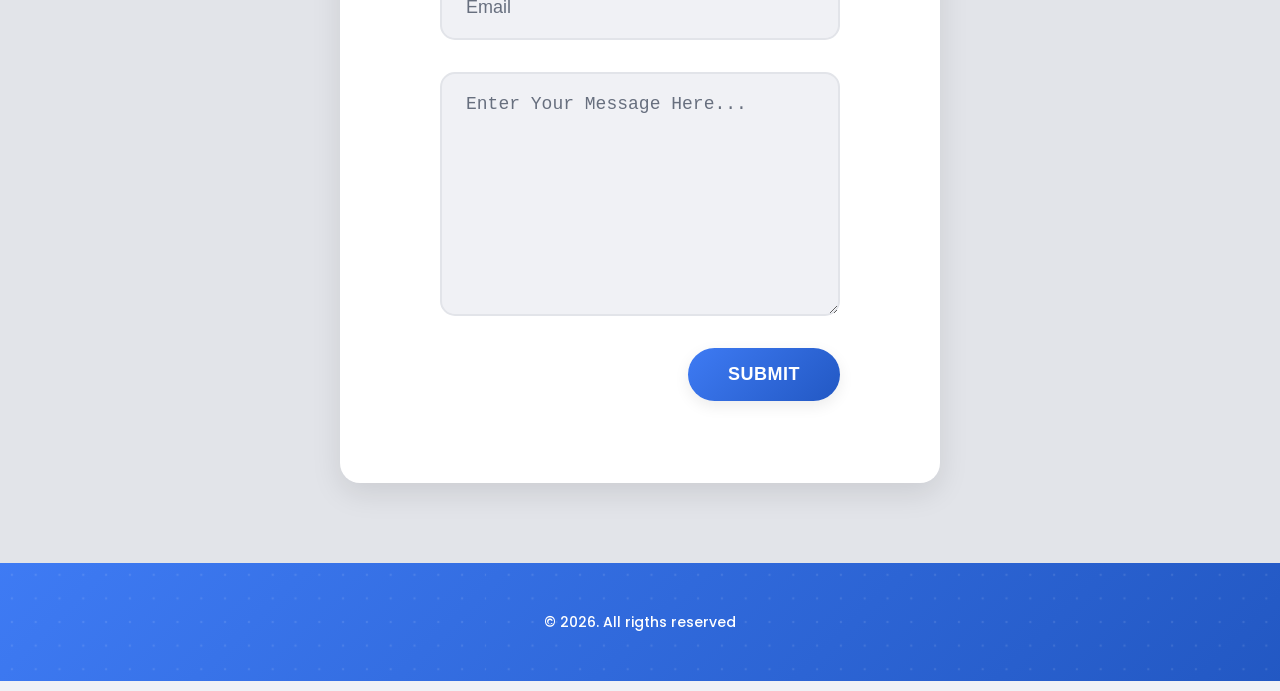
==== commit 1363ea2e: "Changed the UI" ====
--- a/index.html
+++ b/index.html
@@ -46,24 +46,46 @@
       <!--===== HOME =====-->
       <section class="home bd-grid" id="home">
         <div class="home__data">
+
           <h1 class="home__title">
-            Hi,<br />I'am <span class="home__title-color">Akhilesh</span><br />
-            Senior Engineer
+            Hi, I'm <span class="home__title-color">Akhilesh</span><br />
+            Building Scalable Digital Experiences
           </h1>
-
-          <a onclick="downloadCv()" class="button">Download CV</a>
+          <p class="home__subtitle">
+            5+ years of hands-on experience in Java, Spring Boot, frontend engineering, and fintech product development.
+          </p>
+
+          <div class="home__actions">
+            <a onclick="downloadCv()" class="button">Download CV</a>
+            <a href="#contact" class="button button--secondary">Hire Me</a>
+          </div>
+
+          <div class="home__stats">
+            <div class="home__stat">
+              <strong>5+</strong>
+              <span>Years Experience</span>
+            </div>
+            <div class="home__stat">
+              <strong>35%</strong>
+              <span>Performance Gains</span>
+            </div>
+            <div class="home__stat">
+              <strong>10+</strong>
+              <span>Fintech Projects</span>
+            </div>
+          </div>
         </div>
 
         <div class="home__social">
           <a
             href="https://www.linkedin.com/in/mauryaakhilesh063/"
             class="home__social-icon"
+            aria-label="LinkedIn"
+            target="_blank"
+            rel="noreferrer"
             ><i class="bx bxl-linkedin"></i
           ></a>
-          <a href="" class="home__social-icon"
-            ><i class="bx bxl-behance"></i
-          ></a>
-          <a href="" class="home__social-icon"><i class="bx bxl-github"></i></a>
+          <a href="https://github.com/mauryaakhilesh063" class="home__social-icon" aria-label="GitHub" target="_blank" rel="noreferrer"><i class="bx bxl-github"></i></a>
         </div>
 
         <div class="home__img">
@@ -103,12 +125,12 @@
           </div>
 
           <div>
-            <h2 class="about__subtitle">I'am Akhilesh</h2>
+            <h2 class="about__subtitle">About Me</h2>
             <p class="about__text">
-              At Newgen Software Technology , Specialize in Computer Science
-              & Technology. With a keen understanding of HTML, CSS, JavaScript,
-              jQuery, Java. we are committed to delivering the Best to our
-              clients or customer.
+              I’m a software engineer with 5+ years of experience in building secure, scalable, and user-centered digital products for the banking and fintech domain.
+            </p>
+            <p class="about__text">
+              At Newgen Software Technology, I work across frontend and backend engineering, focusing on Java, Spring Boot, JavaScript, HTML, CSS, and modern product workflows to deliver reliable solutions for enterprise clients.
             </p>
           </div>
         </div>
@@ -117,63 +139,23 @@
       <!--===== PROJECT =====-->
       <section class="project section" id="project">
         <h2 class="section-title">Project</h2>
-        <div class="project__container bd-grid">
-          <div class="project__left">
-            <h3 class="project__title">🏦 CLOS Integration Project – Newgen</h3>
-            <h4 class="project__subtitle">Overview</h4>
-            <div class="project__button">
-              I am currently working on Newgen's Commercial Loan Origination System (CLOS), which is a fintech platform used by banks to manage the end-to-end commercial loan lifecycle. The system handles:
-              <ul>
-                <li>Lead creation</li>
-                <li>Customer onboarding (KYC, CIF creation)</li>
-                <li>Loan application processing</li>
-                <li>Credit bureau verification</li>
-                <li>Underwriting & risk assessment</li>
-                <li>Approval workflow</li>
-                <li>Sanction & documentation</li>
-                <li>Disbursement and CBS integration</li>
-              </ul>
-            </div>
-            
-            <h4 class="project__subtitle">My Role</h4>
-            <ul class="project__role-list">
-              <li>My role as a Senior Software Engineer involves designing and developing Spring Boot microservices for loan origination and credit verification workflows.</li>
-              <li>I led the integration with external credit bureau APIs for real-time verification.</li>
-              <li>I also optimized SQL queries and indexing strategies, improving response time by 35%.</li>
-              <li>Additionally, I worked on two-way integration with Core Banking Systems and handled production incidents with RCA.</li>
-            </ul>
-          </div>
-
-          <div class="project__right">
-            <div class="project__image-wrapper">
-              <img src="assets/images/project1.png" alt="CLOS Integration Project" class="project__img" />
-            </div>
-            
-            <h4 class="project__subtitle">Key Highlights</h4>
-            <ul class="project__highlights-list">
-              <li><strong>Improved turnaround time</strong> by 35% through automation of manual underwriting steps.</li>
-              <li>Integrated REST APIs for real-time credit checks and document verification.</li>
-              <li>Ensured scalability by modularizing code and optimizing DOM interactions.</li>
-            </ul>
-            
-            <h4 class="project__subtitle">Tech Stack</h4>
-            <ul class="project__tech-list">
-              <li>Front End: React, HTML/CSS, JavaScript</li>
-              <li>Backend: Java, Spring Boot</li>
-            </ul>
-            
-            <h4 class="project__subtitle">Impact</h4>
-            <p class="project__impact">The project significantly reduced loan processing time and improved user experience for both internal teams and external applicants. It also laid the groundwork for future integrations with banking CRMs and compliance systems.</p>
-          </div>
-        </div>
-      </section> 
+
+        <div class="project__cards" id="projectGrid"></div>
+
+        <div class="project__detail" id="projectDetail" aria-hidden="true">
+          <div class="project__detail-card">
+            <button class="project__close" id="closeProjectDetail" aria-label="Close project details">×</button>
+            <div id="projectDetailContent"></div>
+          </div>
+        </div>
+      </section>
       <!--===== SKILLS ===== -->
       <section class="skills section" id="skills">
         <h2 class="section-title">Skills</h2>
 
         <div class="skills__container bd-grid">
           <div>
-            <h2 class="skills__subtitle">Profesional Skills</h2>
+            <h2 class="skills__subtitle">Professional Skills</h2>
            <!-- <p class="skills__text"></p> -->
             <div class="skills__data">
               <div class="skills__names">
@@ -238,22 +220,22 @@
         <h2 class="section-title">Work</h2>
 
         <div class="work__container bd-grid">
-          <a href="" class="work__img">
+          <a href="#work" class="work__img">
             <img src="assets/images/work1.jpg" alt="" />
           </a>
-          <a href="" class="work__img">
+          <a href="#work" class="work__img">
             <img src="assets/images/work2.jpg" alt="" />
           </a>
-          <a href="" class="work__img">
+          <a href="#work" class="work__img">
             <img src="assets/images/work3.jpg" alt="" />
           </a>
-          <a href="" class="work__img">
+          <a href="#work" class="work__img">
             <img src="assets/images/work4.jpg" alt="" />
           </a>
-          <a href="" class="work__img">
+          <a href="#work" class="work__img">
             <img src="assets/images/work5.jpg" alt="" />
           </a>
-          <a href="" class="work__img">
+          <a href="#work" class="work__img">
             <img src="assets/images/work6.jpg" alt="" />
           </a>
         </div>
@@ -266,7 +248,7 @@
         <div class="contact__container bd-grid">
           <form action="" class="contact__form">
             <input type="text" id="name" placeholder="Name" class="contact__input" />
-            <input type="mail" id="email" placeholder="Email" class="contact__input" />
+            <input type="email" id="email" placeholder="Email" class="contact__input" />
             <textarea
               name=""
               id="message"
